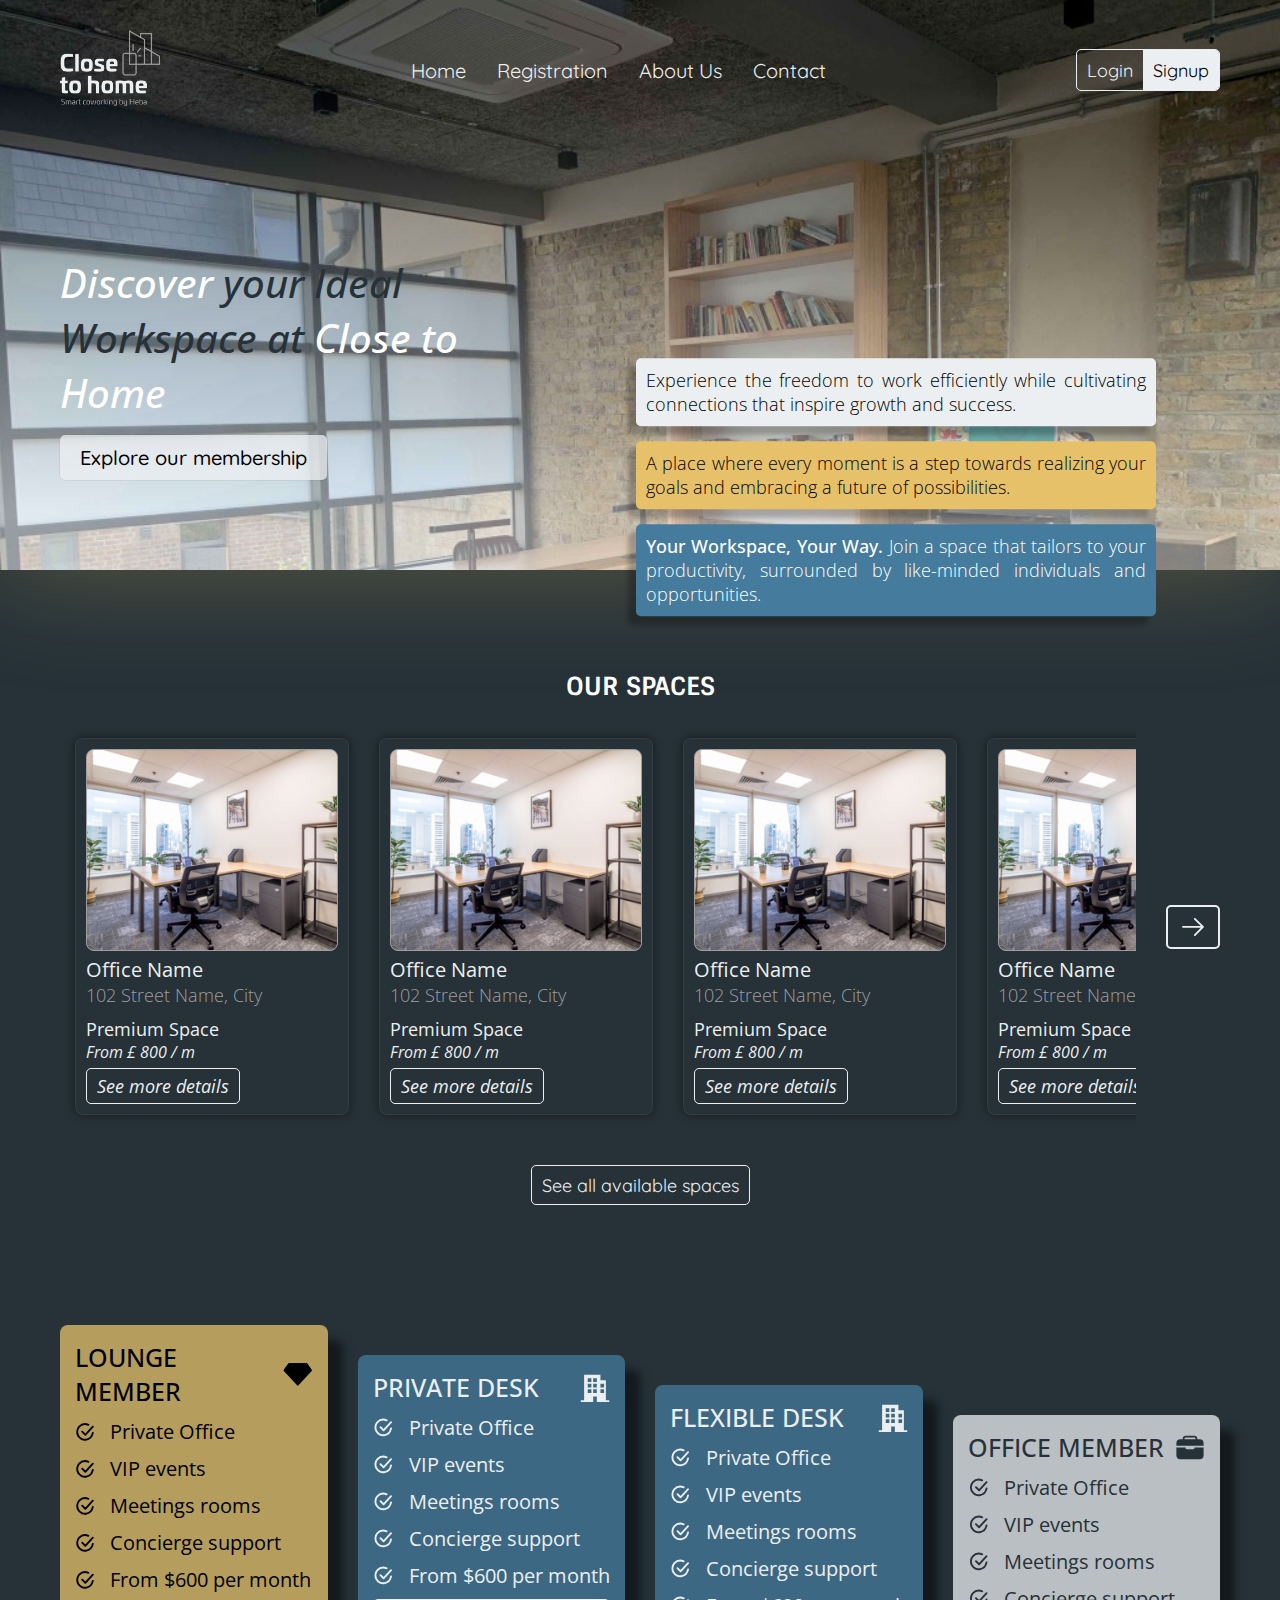
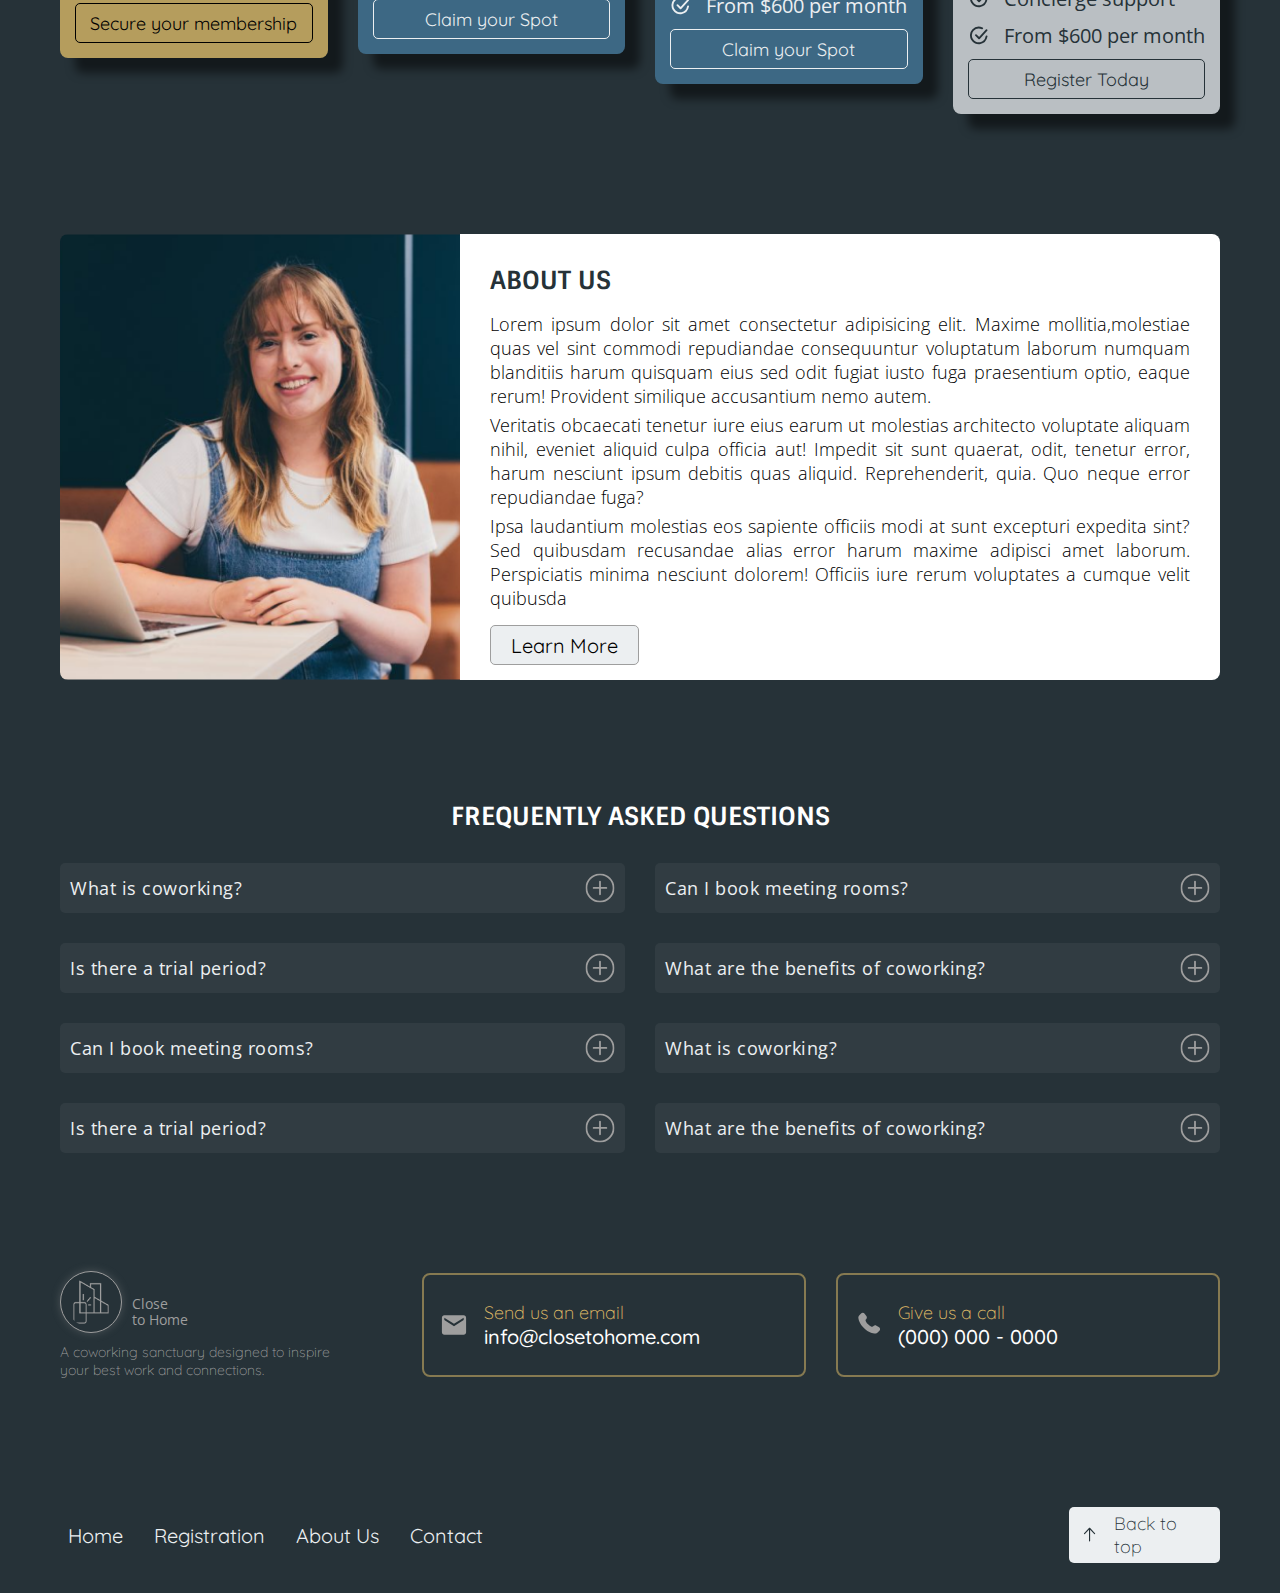
==== index.html @ e6709cf0 "first commit" ====
<!DOCTYPE html>
<html lang="en">
  <head>
    <meta charset="UTF-8" />
    <meta name="viewport" content="width=device-width, initial-scale=1.0" />
    <title>Close to Home</title>
    <link rel="stylesheet" href="css/global.css" />
    <link rel="stylesheet" href="css/home.css" />
  </head>
  <body>
    <header>
      <!-- Navigation -->
      <nav>
        <!-- Logo -->
        <div class="logo">
          <img src="assets/cth_logo.png" alt="" class="logo_img" />
        </div>

        <ul>
          <li><a href="#">Home</a></li>
          <li><a href="#">Registration</a></li>
          <li><a href="#">About Us</a></li>
          <li><a href="#">Contact</a></li>
        </ul>

        <div class="login_signup">
          <button class="login_btn">Login</button>
          <button class="signup_btn">Signup</button>
        </div>
      </nav>

      <!-- Hero Section -->
      <div class="herotexts">
        <div class="herotext1">
          <h1>Discover <span>your Ideal Workspace at</span> Close to Home</h1>
          <button>Explore our membership</button>
        </div>
        <div class="herotext2">
          <div class="text1">
            <p>
              Experience the freedom to work efficiently while cultivating
              connections that inspire growth and success.
            </p>
          </div>
          <div class="text2">
            <p>
              A place where every moment is a step towards realizing your goals
              and embracing a future of possibilities.
            </p>
          </div>
          <div class="text3">
            <p>
              <span>Your Workspace, Your Way.</span> Join a space that tailors
              to your productivity, surrounded by like-minded individuals and
              opportunities.
            </p>
          </div>
        </div>
      </div>
    </header>

    <!-- Main Content -->
    <main class="main_section">
      <!-- SPACES -->
      <section class="spaces_section_cont">
        <h2 class="section_title">OUR SPACES</h2>
        <div class="spaces_section_content">
          <div class="spaces_content">
            <!-- Spaces Row -->

            <div class="spaces">
              <div class="space_cont">
                <div
                  class="space_img"
                  style="background-image: url(assets/prem_space.png)"
                ></div>
                <div class="space_details">
                  <div class="space_name_add">
                    <div class="space_name">Office Name</div>
                    <div class="space_address">102 Street Name, City</div>
                  </div>
                  <div class="space_type_price">
                    <p class="space_type">Premium Space</p>
                    <p class="space_price">From £ 800 / m</p>
                  </div>
                </div>
                <button class="space_more_btn">See more details</button>
              </div>

              <div class="space_cont">
                <div
                  class="space_img"
                  style="background-image: url(assets/prem_space.png)"
                ></div>
                <div class="space_details">
                  <div class="space_name_add">
                    <div class="space_name">Office Name</div>
                    <div class="space_address">102 Street Name, City</div>
                  </div>
                  <div class="space_type_price">
                    <p class="space_type">Premium Space</p>
                    <p class="space_price">From £ 800 / m</p>
                  </div>
                </div>
                <button class="space_more_btn">See more details</button>
              </div>

              <div class="space_cont">
                <div
                  class="space_img"
                  style="background-image: url(assets/prem_space.png)"
                ></div>
                <div class="space_details">
                  <div class="space_name_add">
                    <div class="space_name">Office Name</div>
                    <div class="space_address">102 Street Name, City</div>
                  </div>
                  <div class="space_type_price">
                    <p class="space_type">Premium Space</p>
                    <p class="space_price">From £ 800 / m</p>
                  </div>
                </div>
                <button class="space_more_btn">See more details</button>
              </div>

              <div class="space_cont">
                <div
                  class="space_img"
                  style="background-image: url(assets/prem_space.png)"
                ></div>
                <div class="space_details">
                  <div class="space_name_add">
                    <div class="space_name">Office Name</div>
                    <div class="space_address">102 Street Name, City</div>
                  </div>
                  <div class="space_type_price">
                    <p class="space_type">Premium Space</p>
                    <p class="space_price">From £ 800 / m</p>
                  </div>
                </div>
                <button class="space_more_btn">See more details</button>
              </div>

              <div class="space_cont">
                <div
                  class="space_img"
                  style="background-image: url(assets/prem_space.png)"
                ></div>
                <div class="space_details">
                  <div class="space_name_add">
                    <div class="space_name">Office Name</div>
                    <div class="space_address">102 Street Name, City</div>
                  </div>
                  <div class="space_type_price">
                    <p class="space_type">Premium Space</p>
                    <p class="space_price">From £ 800 / m</p>
                  </div>
                </div>
                <button class="space_more_btn">See more details</button>
              </div>

              <div class="space_cont">
                <div
                  class="space_img"
                  style="background-image: url(assets/prem_space.png)"
                ></div>
                <div class="space_details">
                  <div class="space_name_add">
                    <div class="space_name">Office Name</div>
                    <div class="space_address">102 Street Name, City</div>
                  </div>
                  <div class="space_type_price">
                    <p class="space_type">Premium Space</p>
                    <p class="space_price">From £ 800 / m</p>
                  </div>
                </div>
                <button class="space_more_btn">See more details</button>
              </div>
            </div>
            <!-- Spaces Nav -->
            <div class="spaces_nav">
              <img src="assets/arrow-right.svg" alt="" />
            </div>
          </div>
          <button class="spaces_cta">See all available spaces</button>
        </div>
      </section>

      <section class="memb_section_cont">
        <div class="members_conts">
          <div class="memb_cont" id="memb_cont_0">
            <div class="memb_type_header">
              <p>LOUNGE MEMBER</p>
              <img src="./assets/ri_vip-diamond-fill.svg" alt="" />
            </div>
            <div class="memb_type_benefits">
              <div class="memb_type_benefit">
                <img />
                <p>Private Office</p>
              </div>
              <div class="memb_type_benefit">
                <img />
                <p>VIP events</p>
              </div>
              <div class="memb_type_benefit">
                <img />
                <p>Meetings rooms</p>
              </div>
              <div class="memb_type_benefit">
                <img />
                <p>Concierge support</p>
              </div>
              <div class="memb_type_benefit">
                <img />
                <p>From $600 per month</p>
              </div>
            </div>
            <button class="select_memb_btn btn0">Secure your membership</button>
          </div>
          <div class="memb_cont" id="memb_cont_1">
            <div class="memb_type_header">
              <p>PRIVATE DESK</p>
              <img src="./assets/vaadin_office.svg" alt="" />
            </div>
            <div class="memb_type_benefits">
              <div class="memb_type_benefit">
                <img />
                <p>Private Office</p>
              </div>
              <div class="memb_type_benefit">
                <img />
                <p>VIP events</p>
              </div>
              <div class="memb_type_benefit">
                <img />
                <p>Meetings rooms</p>
              </div>
              <div class="memb_type_benefit">
                <img />
                <p>Concierge support</p>
              </div>
              <div class="memb_type_benefit">
                <img />
                <p>From $600 per month</p>
              </div>
            </div>
            <button class="select_memb_btn btn1">Claim your Spot</button>
          </div>
          <div class="memb_cont" id="memb_cont_2">
            <div class="memb_type_header">
              <p>FLEXIBLE DESK</p>
              <img src="./assets/vaadin_office.svg" alt="" />
            </div>
            <div class="memb_type_benefits">
              <div class="memb_type_benefit">
                <img />
                <p>Private Office</p>
              </div>
              <div class="memb_type_benefit">
                <img />
                <p>VIP events</p>
              </div>
              <div class="memb_type_benefit">
                <img />
                <p>Meetings rooms</p>
              </div>
              <div class="memb_type_benefit">
                <img />
                <p>Concierge support</p>
              </div>
              <div class="memb_type_benefit">
                <img />
                <p>From $600 per month</p>
              </div>
            </div>
            <button class="select_memb_btn btn2">Claim your Spot</button>
          </div>
          <div class="memb_cont" id="memb_cont_3">
            <div class="memb_type_header">
              <p>OFFICE MEMBER</p>
              <img src="./assets/ion_briefcase.svg" alt="" />
            </div>
            <div class="memb_type_benefits">
              <div class="memb_type_benefit">
                <img />
                <p>Private Office</p>
              </div>
              <div class="memb_type_benefit">
                <img />
                <p>VIP events</p>
              </div>
              <div class="memb_type_benefit">
                <img />
                <p>Meetings rooms</p>
              </div>
              <div class="memb_type_benefit">
                <img />
                <p>Concierge support</p>
              </div>
              <div class="memb_type_benefit">
                <img />
                <p>From $600 per month</p>
              </div>
            </div>
            <button class="select_memb_btn btn3">Register Today</button>
          </div>
        </div>
      </section>

      <!-- ABOUT US -->
      <section class="about_section_cont">
        <div class="about_section_img">
          <img src="assets/founder.png" alt="" />
        </div>
        <div class="about_section_content">
          <h2 class="section_title">ABOUT US</h2>
          <div class="about_us_texts">
            <p>
              Lorem ipsum dolor sit amet consectetur adipisicing elit. Maxime
              mollitia,molestiae quas vel sint commodi repudiandae consequuntur
              voluptatum laborum numquam blanditiis harum quisquam eius sed odit
              fugiat iusto fuga praesentium optio, eaque rerum! Provident
              similique accusantium nemo autem.
            </p>
            <p>
              Veritatis obcaecati tenetur iure eius earum ut molestias
              architecto voluptate aliquam nihil, eveniet aliquid culpa officia
              aut! Impedit sit sunt quaerat, odit, tenetur error, harum nesciunt
              ipsum debitis quas aliquid. Reprehenderit, quia. Quo neque error
              repudiandae fuga?
            </p>
            <p>
              Ipsa laudantium molestias eos sapiente officiis modi at sunt
              excepturi expedita sint? Sed quibusdam recusandae alias error
              harum maxime adipisci amet laborum. Perspiciatis minima nesciunt
              dolorem! Officiis iure rerum voluptates a cumque velit quibusda
            </p>
          </div>
          <button class="about_more_btn">Learn More</button>
        </div>
      </section>

      <!-- FAQ -->
      <section class="faq_section_cont">
        <h2 class="section_title">FREQUENTLY ASKED QUESTIONS</h2>
        <div class="faq_section_content">
          <div class="quest_cont">
            <p class="quest_text">What is coworking?</p>
            <img class="open_ans_btn" />
          </div>
          <div class="quest_cont">
            <p class="quest_text">Can I book meeting rooms?</p>
            <img class="open_ans_btn" />
          </div>
          <div class="quest_cont">
            <p class="quest_text">Is there a trial period?</p>
            <img class="open_ans_btn" />
          </div>
          <div class="quest_cont">
            <p class="quest_text">What are the benefits of coworking?</p>
            <img class="open_ans_btn" />
          </div>
          <div class="quest_cont">
            <p class="quest_text">Can I book meeting rooms?</p>
            <img class="open_ans_btn" />
          </div>
          <div class="quest_cont">
            <p class="quest_text">What is coworking?</p>
            <img class="open_ans_btn" />
          </div>
          <div class="quest_cont">
            <p class="quest_text">Is there a trial period?</p>
            <img class="open_ans_btn" />
          </div>
          <div class="quest_cont">
            <p class="quest_text">What are the benefits of coworking?</p>
            <img class="open_ans_btn" />
          </div>
        </div>
      </section>

      <!-- CONTACT -->
      <section class="contact_section_cont">
        <div class="logo_name_tag">
          <div class="logo_name">
            <img src="assets/cth_logo1.png" alt="" class="logo" />
            <div class="name">
              <p>Close</p>
              <p>to Home</p>
            </div>
          </div>
          <div class="tag">
            A coworking sanctuary designed to inspire your best work and
            connections.
          </div>
        </div>
        <div class="contact_cont">
          <div class="contact_details_cont">
            <img src="assets/ic_baseline-mail.svg" class="contact_icon" />
            <div class="contact_texts">
              <div class="text_prompt">Send us an email</div>
              <div class="text_value">info@closetohome.com</div>
            </div>
          </div>
          <div class="contact_details_cont">
            <img src="assets/solar_phone-bold.svg" class="contact_icon" />
            <div class="contact_texts">
              <div class="text_prompt">Give us a call</div>
              <div class="text_value">(000) 000 - 0000</div>
            </div>
          </div>
        </div>
      </section>
    </main>

    <!-- FOOTER -->
    <footer class="footer">
      <nav>
        <ul>
          <li><a href="#">Home</a></li>
          <li><a href="#">Registration</a></li>
          <li><a href="#">About Us</a></li>
          <li><a href="#">Contact</a></li>
        </ul>
      </nav>
      <div class="back_to_top_cont">
        <img src="assets/ep_top.svg" class="back_to_top_icon" />
        <p class="back_to_top_text">Back to top</p>
      </div>
    </footer>
    <script src="script/home.js"></script>
  </body>
</html>
---- css/global.css ----
/* Quicksand (300, 400, 500)*/
@import url("https://fonts.googleapis.com/css2?family=Quicksand:wght@300;400;500&display=swap");

/* Open Sans (300, 400, 400-italic, 500-italic) */
@import url("https://fonts.googleapis.com/css2?family=Open+Sans:ital,wght@0,300;0,400;0,500;1,400;1,500&display=swap");

/* Sintony (700)*/
@import url("https://fonts.googleapis.com/css2?family=Sintony:wght@700&display=swap");

* {
  margin: 0px;
  padding: 0px;
  outline: none;
  border: none;
}

::-webkit-scrollbar {
  width: 10px;
}

::-webkit-scrollbar-thumb {
  background-color: #ffffff4d;
  border-radius: 5px;
}

::-webkit-scrollbar-track {
  background-color: transparent;
}

body {
  display: flex;
  flex-direction: column;
  align-items: flex-start;
  overflow-x: hidden;
  background-color: #263238;
  padding: 30px 60px 30px 60px;
  gap: 30px;
}

/* HEADER AND NAV */

header {
  display: flex;
  justify-content: space-between;
  align-items: flex-start;
  align-self: stretch;
}

nav {
  display: flex;
  width: 100%;
  justify-content: space-between;
  align-items: center;
}

nav .logo {
  width: fit-content;
}
nav .logo .logo_img {
  width: 100px;
}

nav ul {
  display: flex;
  width: fit-content;
  justify-content: space-between;
  gap: 15px;
  list-style: none;
}

nav ul li {
  display: flex;
  padding: 2px 8px;
  align-items: flex-start;
  position: relative;
}

nav ul a {
  text-decoration: none;
  font-family: "Quicksand";
  font-size: 20px;
  font-style: normal;
  font-weight: 400;
  line-height: normal;
  color: #eceff1;
}

nav .login_signup {
  display: flex;
  overflow: hidden;
  width: fit-content;
  height: fit-content;
  border: solid 1px #eceff1;
  border-radius: 5px;
}

nav .login_btn,
nav .signup_btn {
  width: fit-content;
  padding: 2px 10px;
  color: #eceff1;
  height: 40px;
  font-size: 18px;
  font-weight: 400;
  font-family: "Quicksand";
  border: none;
  background: transparent;
}

nav .signup_btn {
  background-color: #eceff1;
  color: #000000;
}

/* MAIN */
.main_section {
  align-self: stretch;
  display: flex;
  flex-direction: column;
  gap: 120px;
  justify-content: center;
}

/* MEMBERSHIP */
.members_conts {
  display: flex;
  justify-content: center;
  align-items: stretch;
  gap: 30px;
  align-self: stretch;
}

.memb_cont {
  display: flex;
  flex-direction: column;
  justify-content: flex-start;
  align-items: center;
  align-self: center;
  width: 100%;
  height: fit-content;
  min-height: 150px;
  min-width: 220px;
  gap: 10px;
  padding: 15px;
  border-radius: 8px;
  flex: 1 0 0;
}

#memb_cont_0 {
  color: #000;
  background: #e6c169bf;
}

#memb_cont_1,
#memb_cont_2 {
  color: #eceff1;
  background: #457b9dbf;
}

#memb_cont_3 {
  color: #263238;
  background: #eceff1bf;
}

.memb_cont .memb_type_header {
  display: flex;
  justify-content: space-between;
  align-items: center;
  align-self: stretch;
}

.memb_cont .memb_type_header p {
  font-family: "Open Sans";
  font-size: 25px;
  font-style: normal;
  font-weight: 500;
  line-height: normal;
}

.memb_cont .memb_type_header img {
  width: 30px;
  height: 30px;
}

.memb_cont .memb_type_benefits {
  display: flex;
  flex-direction: column;
  align-items: center;
  gap: 10px;
  align-self: stretch;
}

.memb_cont .memb_type_benefit {
  display: flex;
  align-items: center;
  gap: 15px;
  align-self: stretch;
}

.memb_cont .memb_benefit img {
  width: 20px;
  height: 20px;
}

.memb_cont .memb_type_benefit p {
  font-family: "Open Sans";
  font-size: 20px;
  font-style: normal;
  font-weight: 400;
  line-height: normal;
}

/* CONTACT */
.contact_section_cont {
  display: flex;
  justify-content: space-between;
  align-items: center;
  align-self: stretch;
}

.contact_section_cont .logo_name_tag {
  display: flex;
  height: 100px;
  flex-direction: column;
  justify-content: center;
  align-items: flex-start;
  gap: 10px;
}

.contact_section_cont .logo_name_tag .logo_name {
  display: flex;
  gap: 10px;
  flex-shrink: 0;
  align-items: flex-end;
}

.logo_name_tag .logo_name .logo {
  width: 50px;
  height: 50px;
  flex-shrink: 0;
  background-color: #263238;
  filter: drop-shadow(0px 0px 4px #9e9e9e4d);
  border: solid #9e9e9e 1px;
  border-radius: 50px;
  padding: 5px;
}

.logo_name_tag .logo_name .name {
  width: 75px;
  padding-bottom: 5px;
  flex-shrink: 0;
  color: #9e9e9e;
  font-family: "Open Sans";
  font-size: 14px;
  font-style: normal;
  font-weight: 400;
  line-height: 16px;
}

.logo_name_tag .tag {
  width: 275px;
  color: #9e9e9e;
  font-family: "Quicksand";
  font-size: 14px;
  font-style: normal;
  font-weight: 300;
  line-height: normal;
}

.contact_section_cont .contact_cont {
  display: flex;
  align-items: center;
  gap: 30px;
}

.contact_details_cont {
  display: flex;
  width: 350px;
  height: 70px;
  padding: 15px;
  align-items: center;
  gap: 15px;
  border-radius: 8px;
  border: 2px solid #e6c16980;
}

.contact_details_cont .contact_icon {
  width: 30px;
  height: 30px;
  flex-shrink: 0;
}

.contact_details_cont .contact_texts {
  display: flex;
  flex-direction: column;
  justify-content: center;
  align-items: flex-start;
  flex: 1 0 0;
  align-self: stretch;
}

.contact_details_cont .contact_texts .text_prompt {
  color: #e6c169;
  font-family: "Quicksand";
  font-size: 18px;
  font-style: normal;
  font-weight: 300;
  line-height: normal;
}

.contact_details_cont .contact_texts .text_value {
  color: #fff;
  font-family: "Quicksand";
  font-size: 20px;
  font-style: normal;
  font-weight: 500;
  line-height: normal;
}

/* FOOTER */
.footer {
  display: flex;
  justify-content: space-between;
  align-items: center;
  align-self: stretch;
  padding-top: 30px;
}

.footer .back_to_top_cont {
  display: flex;
  width: 150px;
  padding: 5px 10px;
  align-items: center;
  gap: 15px;
  border-radius: 5px;
  background: #eceff1;
}

.back_to_top_cont .back_to_top_icon {
  width: 20px;
  height: 20px;
  flex-shrink: 0;
}

.back_to_top_cont .back_to_top_text {
  color: #263238;
  font-family: "Quicksand";
  font-size: 18px;
  font-style: normal;
  font-weight: 300;
  line-height: normal;
}
---- css/home.css ----
body {
  padding: 0px;
  gap: 100px;
}

header {
  flex-direction: column;
  padding: 30px 60px 90px 60px;
  min-height: 50vh;
  gap: 60px;
  background: linear-gradient(180deg, #00000080 15%, #ffffff80 90%),
    url(../assets/hero_bg.png), #d3d3d3 0px 0px / 100% 100% no-repeat;
  box-shadow: 0px 5px 100px 3px #e6c16940;
  background-size: cover;
}

.herotexts {
  width: 100%;
  display: flex;
  justify-content: space-between;
}

.herotexts .herotext1 {
  display: flex;
  flex-direction: column;
  width: 40%;
  gap: 15px;
}

.herotexts .herotext1 h1 {
  color: #fff;
  font-family: "Open Sans";
  font-size: 40px;
  font-style: italic;
  font-weight: 500;
  line-height: normal;
}

.herotexts .herotext1 h1 span {
  color: #263238;
}

.herotexts .herotext1 button {
  display: flex;
  padding: 10px 20px;
  justify-content: center;
  align-items: center;
  color: #000;
  font-family: "Quicksand";
  font-weight: 500;
  font-size: 20px;
  width: fit-content;
  height: fit-content;
  border-radius: 5px;
  background: #eceff1bf;
  cursor: pointer;
  box-shadow: 0px 0px 0.5px 0.5px #0000001a;
}

.herotexts .herotext2 {
  width: 500px;
  gap: 15px;
  color: white;
  height: fit-content;
  display: flex;
  flex-direction: column;
  position: absolute;
  transform: translate(45vw, 40%);
}

.herotexts .herotext2 .text1,
.herotexts .herotext2 .text2,
.herotexts .herotext2 .text3 {
  display: flex;
  justify-content: center;
  align-items: center;
  gap: 10px;
  align-self: stretch;
  width: 100%;
  height: fit-content;
  padding: 10px;
  font-size: 18px;
  font-family: "Open Sans";
  font-weight: 300;
  text-align: justify;
  border-radius: 5px;
  box-shadow: -8px 8px 5px 0px #00000040;
  color: #000000;
}

.herotexts .herotext2 .text1 {
  background: #eceff1;
}
.herotexts .herotext2 .text2 {
  background: #e6c169;
}
.herotexts .herotext2 .text3 {
  background: #457b9d;
  color: #ffffff;
}

.herotexts .herotext2 .text3 span {
  font-weight: 500;
}

.main_section {
  padding: 0px 60px 30px 60px;
}

.spaces_section_cont {
  display: flex;
  flex-direction: column;
  justify-content: center;
  align-items: center;
  gap: 15px;
  align-self: stretch;
}

.spaces_section_cont .section_title {
  align-self: stretch;
  color: #fff;
  text-align: center;
  font-family: "Sintony";
  font-size: 25px;
  font-style: normal;
  font-weight: 700;
  line-height: normal;
}

.spaces_section_cont .spaces_section_content {
  display: flex;
  flex-direction: column;
  gap: 30px;
  width: 100%;
}

.spaces_section_cont .spaces_content {
  display: flex;
  width: 100%;
  padding: 5px 0px;
  align-items: center;
  gap: 30px;
  align-self: stretch;
}

.spaces_section_cont .spaces_content .spaces {
  display: flex;
  width: calc(100% - 84px);
  justify-content: flex-start;
  align-items: center;
  padding-left: 15px;
  overflow-x: hidden;
  gap: 30px;
}

.spaces_content .spaces .space_cont {
  display: flex;
  padding: 10px;
  flex-direction: column;
  align-items: flex-start;
  gap: 5px;
  border-radius: 8px;
  border: 1px solid #9e9e9e1a;
  background: #263238;
  margin: 15px 0px;
  box-shadow: 0px 0px 10px 0px #00000080;
  /* box-shadow: 0px 0px 100px 0px #00000040 inset; */
}

.space_cont .space_details {
  display: flex;
  flex-direction: column;
  align-items: flex-start;
  gap: 10px;
  align-self: stretch;
}

.space_cont .space_img {
  display: flex;
  flex-direction: column;
  justify-content: flex-end;
  align-items: center;
  width: 250px;
  height: 200px;
  gap: 10px;
  border-radius: 8px;
  border: 1px solid #9e9e9e;
  background-image: linear-gradient(180deg, #00000000 0%, #000000e6 100%);
  background-position: center, center;
  background-size: cover;
  background-repeat: no-repeat;
  background-color: lightgray; /* Fallback color if the image fails to load */
}

.space_cont .space_name,
.space_cont .space_type,
.space_cont .space_price,
.space_cont .space_address {
  align-self: stretch;
  font-family: "Open Sans";
  font-weight: 400;
  line-height: normal;
  font-size: 18px;
  color: #eceff1;
}
.space_cont .space_name {
  font-size: 20px;
}

.space_cont .space_address {
  color: #9e9e9e;
  font-family: "Open Sans";
  font-weight: 300;
}

.space_cont .space_type {
  font-family: "Open Sans";
}

.space_cont .space_price {
  font-size: 16px;
  font-style: italic;
}

.space_cont .space_name_add,
.space_cont .space_type_price {
  display: flex;
  flex-direction: column;
  align-items: flex-start;
  align-self: stretch;
}

.space_cont .space_more_btn {
  display: flex;
  padding: 5px 10px;
  justify-content: flex-end;
  align-items: center;
  gap: 5px;
  border-radius: 5px;
  border: 1px solid #eceff1;
  background: transparent;
  color: #eceff1;
  text-align: center;
  font-family: "Open Sans";
  font-size: 18px;
  font-style: italic;
  font-weight: 400;
  line-height: normal;
  cursor: pointer;
}

.spaces_section_cont .spaces_content .spaces_nav {
  display: flex;
  justify-content: flex-end;
  cursor: pointer;
  align-items: center;
  padding: 5px 10px;
  gap: 10px;
  border-radius: 5px;
  border: 2px solid #eceff1;
  background: #263238;
}

.spaces_section_cont .spaces_content .spaces_nav img {
  width: 30px;
  height: 30px;
}

.spaces_section_cont .spaces_cta {
  border-radius: 5px;
  border: 1px solid #eceff1;
  color: #eceff1;
  background: transparent;
  display: flex;
  height: 40px;
  width: fit-content;
  padding: 2px 10px;
  justify-content: center;
  align-items: center;
  align-self: center;
  cursor: pointer;
  font-family: "Quicksand";
  font-size: 18px;
  font-style: normal;
  font-weight: 400;
  line-height: normal;
}

.memb_section_cont {
  display: flex;
  flex-direction: column;
  justify-content: center;
  align-items: center;
  gap: 30px;
  align-self: stretch;
}

.memb_section_cont .members_conts {
  display: flex;
  justify-content: center;
  align-items: flex-start;
  gap: 30px;
  align-self: stretch;
}

.memb_section_cont .memb_cont {
  display: flex;
  flex-direction: column;
  justify-content: flex-start;
  align-items: center;
  align-self: stretch;
  width: 100%;
  height: fit-content;
  min-height: 150px;
  min-width: 220px;
  gap: 10px;
  padding: 15px;
  border-radius: 8px;
  box-shadow: 15px 15px 10px 0px #00000080;

  flex: 1 0 0;
}

#memb_cont_0 {
  margin-top: 0px;
  color: #000;
  background: #e6c169bf;
}
#memb_cont_1 {
  margin-top: 30px;
  color: #eceff1;
  background: #457b9dbf;
}
#memb_cont_2 {
  margin-top: 60px;
  color: #eceff1;
  background: #457b9dbf;
}
#memb_cont_3 {
  margin-top: 90px;
  color: #263238;
  background: #eceff1bf;
}

.memb_cont .memb_type_header {
  display: flex;
  justify-content: space-between;
  align-items: center;
  align-self: stretch;
}

.memb_cont .memb_type_header p {
  font-family: "Open Sans";
  font-size: 25px;
  font-style: normal;
  font-weight: 500;
  line-height: normal;
}

.memb_cont .memb_type_header img {
  width: 30px;
  height: 30px;
}

.memb_cont .memb_type_benefits {
  display: flex;
  flex-direction: column;
  align-items: center;
  gap: 10px;
  align-self: stretch;
}

.memb_cont .memb_type_benefit {
  display: flex;
  align-items: center;
  gap: 15px;
  align-self: stretch;
}

.memb_cont .memb_benefit img {
  width: 20px;
  height: 20px;
}

.memb_cont .memb_type_benefit p {
  font-family: "Open Sans";
  font-size: 20px;
  font-style: normal;
  font-weight: 400;
  line-height: normal;
}

.memb_cont .select_memb_btn {
  display: flex;
  height: 40px;
  padding: 2px 10px;
  justify-content: center;
  align-items: center;
  gap: 10px;
  flex-shrink: 0;
  border-radius: 5px;
  background: transparent;
  align-self: stretch;
  font-family: "Quicksand";
  font-size: 18px;
  font-style: normal;
  font-weight: 400;
  line-height: normal;
  cursor: pointer;
}

.memb_cont .select_memb_btn.btn0 {
  color: #000;
  border: 1.5px solid #000;
}

.memb_cont .select_memb_btn.btn1 {
  color: #eceff1;
  border: 1.5px solid #eceff1;
}

.memb_cont .select_memb_btn.btn2 {
  color: #eceff1;
  border: 1.5px solid #eceff1;
}

.memb_cont .select_memb_btn.btn3 {
  color: #263238;
  border: 1.5px solid #263238;
}

.about_section_cont {
  display: flex;
}

.about_section_cont .about_section_img {
  min-width: 400px;
  display: flex;
  overflow: hidden;
  border-radius: 8px 0px 0px 8px;
}

.about_section_cont .about_section_img img {
  width: 100%;
  object-fit: cover;
}

.about_section_cont .about_section_content {
  display: flex;
  padding: 30px 30px 15px 30px;
  flex-direction: column;
  gap: 15px;
  width: 100%;
  background: #fff;
  border-radius: 0px 8px 8px 0px;
  height: fit-content;
}

.about_section_cont .about_section_content .section_title {
  align-self: stretch;
  color: #263238;
  font-family: "Sintony";
  font-size: 25px;
  font-style: normal;
  font-weight: 700;
  line-height: normal;
}

.about_section_cont .about_section_content .about_us_texts {
  display: flex;
  flex-direction: column;
  align-items: flex-start;
  gap: 5px;
  flex: 1 0 0;
  flex-grow: 1;
  background: #fff;
}

.about_section_cont .about_section_content .about_us_texts p {
  align-self: stretch;
  color: #000;
  text-align: justify;
  font-family: "Open Sans";
  font-size: 18px;
  font-style: normal;
  font-weight: 300;
  line-height: normal;
}

.about_section_cont .about_section_content .about_more_btn {
  display: flex;
  width: fit-content;
  height: 40px;
  padding: 10px 20px;
  justify-content: center;
  align-items: center;
  gap: 10px;
  border-radius: 5px;
  border: 1px solid #9e9e9e;
  background: #eceff1;
  color: #000;
  font-family: "Quicksand";
  font-size: 20px;
  font-style: normal;
  font-weight: 400;
  line-height: normal;
  cursor: pointer;
}

.faq_section_cont {
  display: flex;
  flex-direction: column;
  justify-content: center;
  align-items: center;
  gap: 30px;
  align-self: stretch;
}

.faq_section_cont .section_title {
  align-self: stretch;
  color: #fff;
  text-align: center;
  font-family: Sintony;
  font-size: 25px;
  font-style: normal;
  font-weight: 700;
  line-height: normal;
}

.faq_section_cont .faq_section_content {
  display: flex;
  flex-direction: row;
  flex-wrap: wrap;
  justify-content: center;
  align-items: flex-start;
  gap: 30px;
  flex: 1 0 0;
}

.faq_section_cont .faq_section_content .quest_cont {
  display: flex;
  width: calc(50% - 35px);
  padding: 10px;
  justify-content: space-between;
  align-items: center;
  align-self: stretch;
  border-radius: 5px;
  background: #ffffff0d;
}

.faq_section_content .quest_cont .quest_text {
  flex: 1 0 0;
  color: #eceff1;
  font-family: "Open Sans";
  font-size: 18px;
  font-style: normal;
  font-weight: 400;
  letter-spacing: 0.5px;
  line-height: normal;
}

.faq_section_content .quest_cont .open_ans_btn {
  width: 30px;
  height: 30px;
  cursor: pointer;
}

.footer {
  padding: 0px 60px 30px 60px;
}
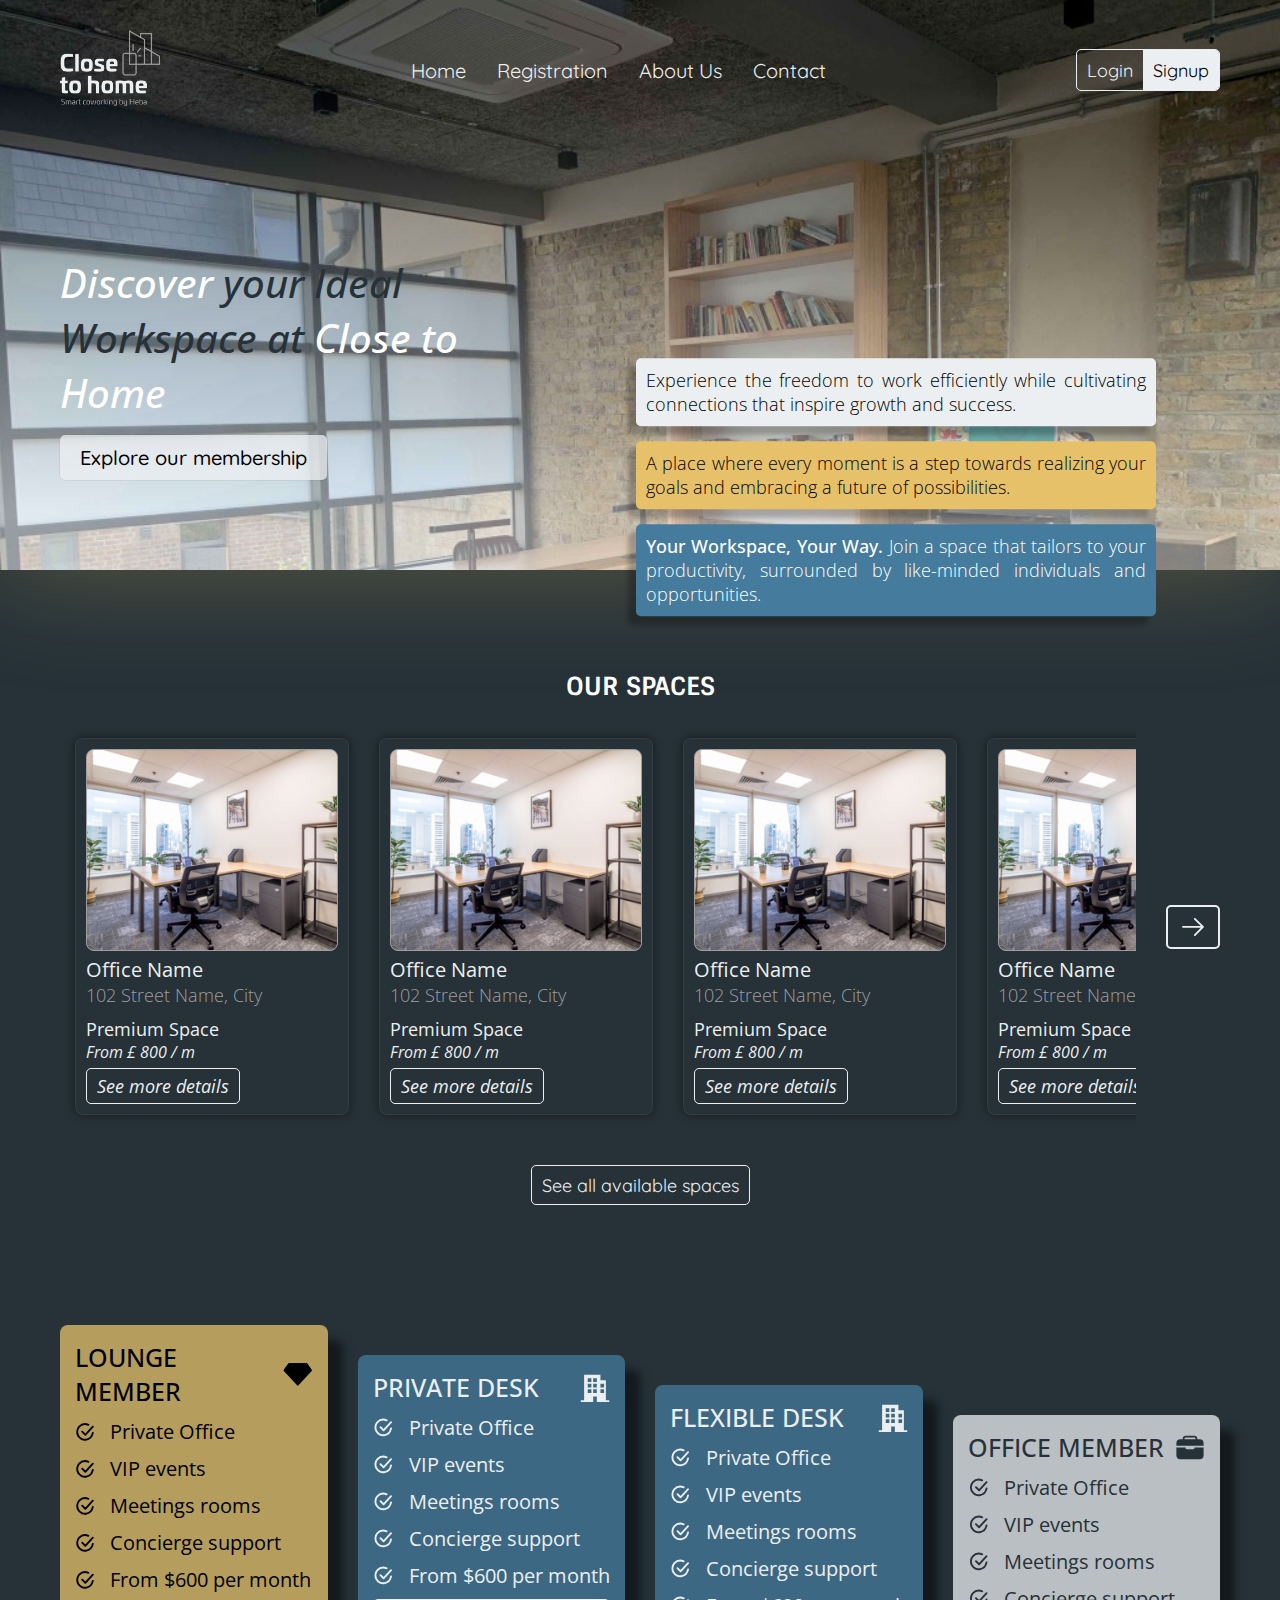
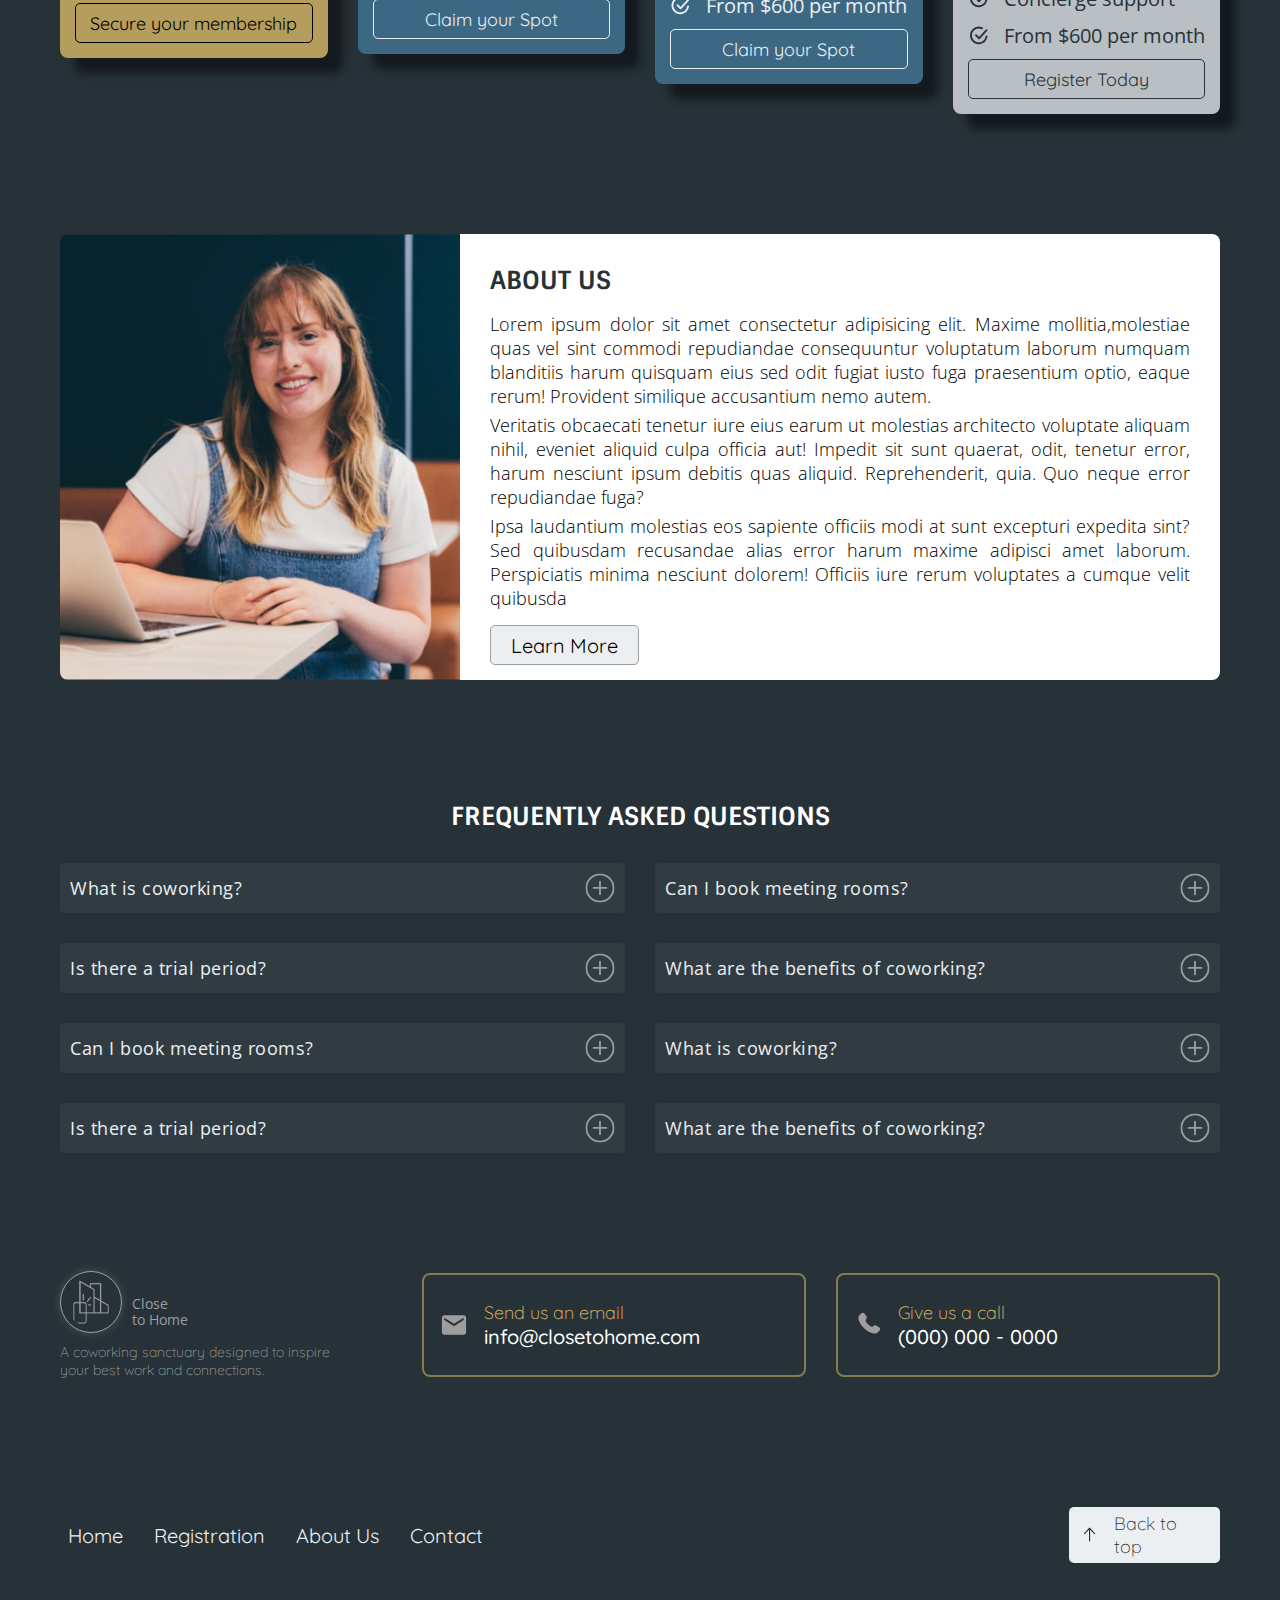
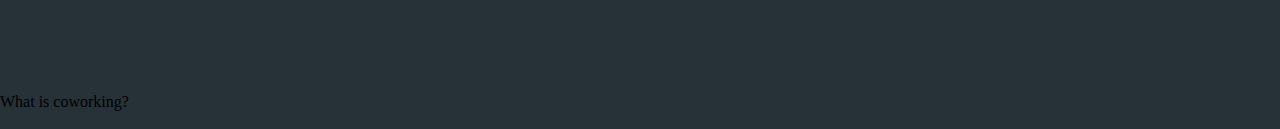
==== commit a513fb1b: "First Static Website" ====
--- a/index.html
+++ b/index.html
@@ -428,6 +428,16 @@
         <p class="back_to_top_text">Back to top</p>
       </div>
     </footer>
+    <div class="faq_overlay">
+      <div class="faq_overlay_ans_cont">
+        <div class="quest_cont">
+          <p class="quest_text">What is coworking?</p>
+          <img class="open_ans_btn" />
+        </div>
+        <div class="ans_cont">
+        </div>
+      </div>
+    </div>
     <script src="script/home.js"></script>
   </body>
 </html>
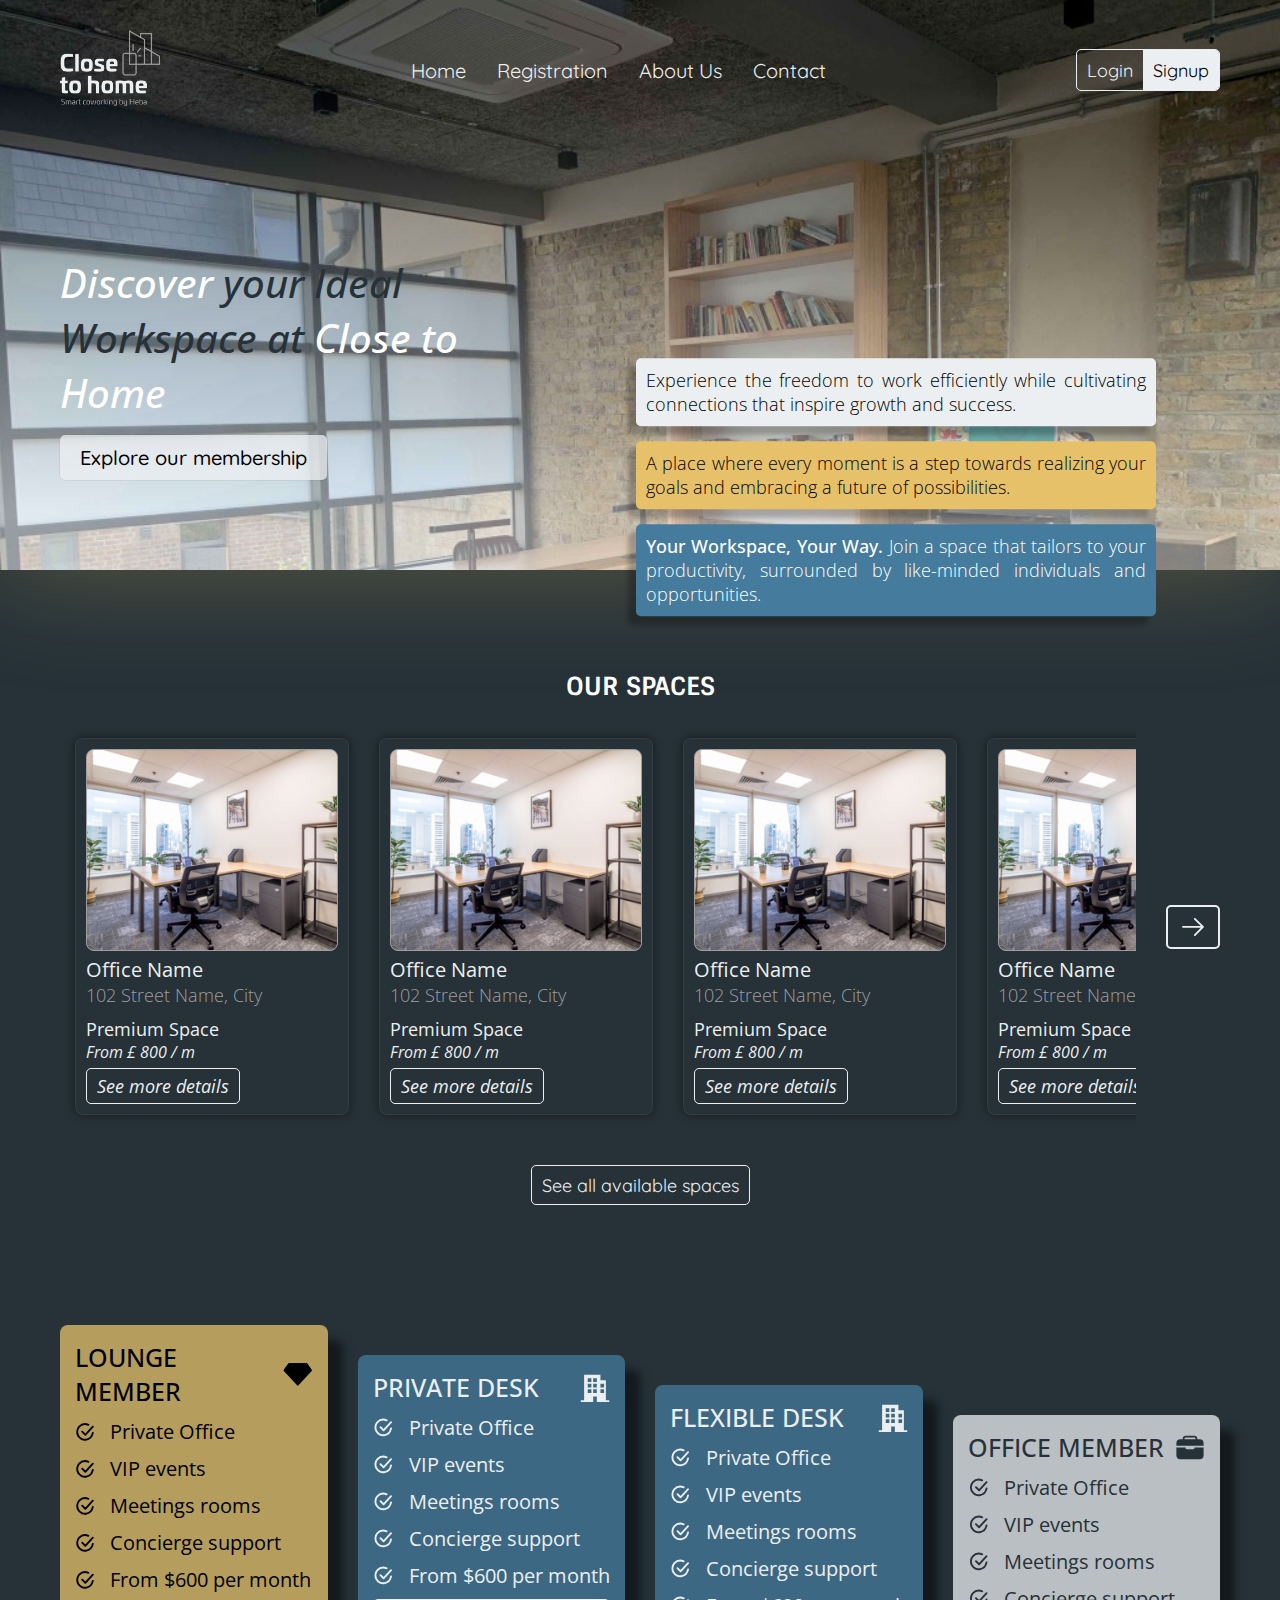
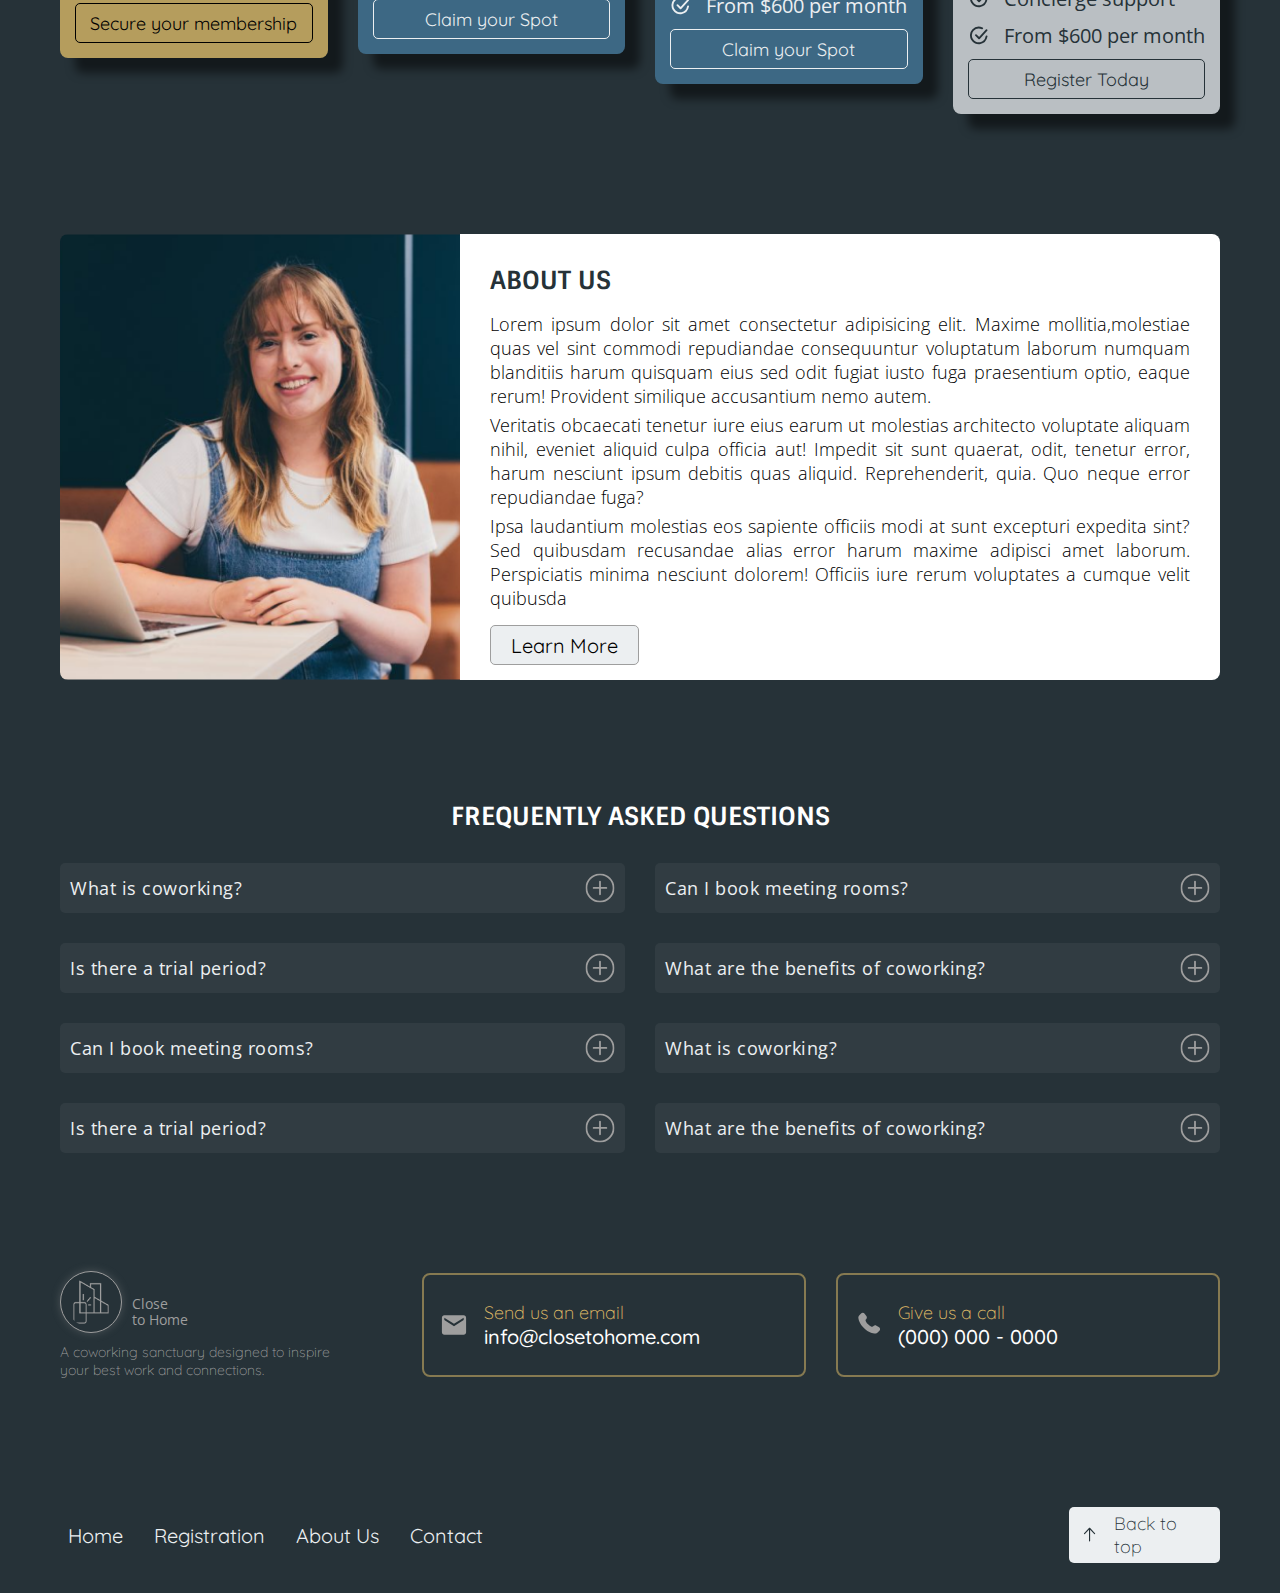
==== commit 37275619: "First Commit" ====
--- a/index.html
+++ b/index.html
@@ -346,7 +346,10 @@
         <div class="faq_section_content">
           <div class="quest_cont">
             <p class="quest_text">What is coworking?</p>
-            <img class="open_ans_btn" />
+            <img
+              class="open_ans_btn"
+              data-answer="Coworking is an arrangement in which workers for different companies share an office space. It allows cost savings and convenience through the use of common infrastructures, such as equipment, utilities and receptionist and custodial services, and in some cases refreshments and parcel acceptance services."
+            />
           </div>
           <div class="quest_cont">
             <p class="quest_text">Can I book meeting rooms?</p>
@@ -431,11 +434,10 @@
     <div class="faq_overlay">
       <div class="faq_overlay_ans_cont">
         <div class="quest_cont">
-          <p class="quest_text">What is coworking?</p>
-          <img class="open_ans_btn" />
-        </div>
-        <div class="ans_cont">
-        </div>
+          <p class="quest_text"></p>
+          <img src="assets/simple-line-icons_minus.svg" class="close_ans_btn" />
+        </div>
+        <p class="faq_ans_text"></p>
       </div>
     </div>
     <script src="script/home.js"></script>
--- a/css/home.css
+++ b/css/home.css
@@ -565,6 +565,64 @@
   cursor: pointer;
 }
 
+.faq_overlay {
+  display: none;
+  /* display: flex; */
+  width: 100vw;
+  height: 100vh;
+  flex-direction: column;
+  justify-content: center;
+  align-items: center;
+  position: fixed;
+  background: rgba(38, 50, 56, 0.95);
+}
+
+.faq_overlay .faq_overlay_ans_cont {
+  display: flex;
+  padding: 15px;
+  flex-direction: column;
+  align-items: flex-start;
+  gap: 15px;
+  border-radius: 5px;
+  background: rgba(255, 255, 255, 0.05);
+  width: 40vw;
+}
+
+.faq_overlay .faq_overlay_ans_cont .quest_cont {
+  display: flex;
+  justify-content: space-between;
+  align-items: center;
+  align-self: stretch;
+}
+
+.faq_overlay .quest_cont .quest_text {
+  flex: 1 0 0;
+  color: #eceff1;
+  font-family: "Open Sans";
+  font-size: 18px;
+  font-style: normal;
+  font-weight: 400;
+  line-height: normal;
+}
+
+.faq_overlay .quest_cont .close_ans_btn {
+  width: 30px;
+  height: 30px;
+  cursor: pointer;
+}
+
+.faq_overlay .faq_ans_text {
+  color: #fff;
+  opacity: 75%;
+  text-align: justify;
+  font-family: "Open Sans";
+  font-size: 18px;
+  font-style: normal;
+  font-weight: 300;
+  line-height: normal;
+  align-self: stretch;
+}
+
 .footer {
   padding: 0px 60px 30px 60px;
 }
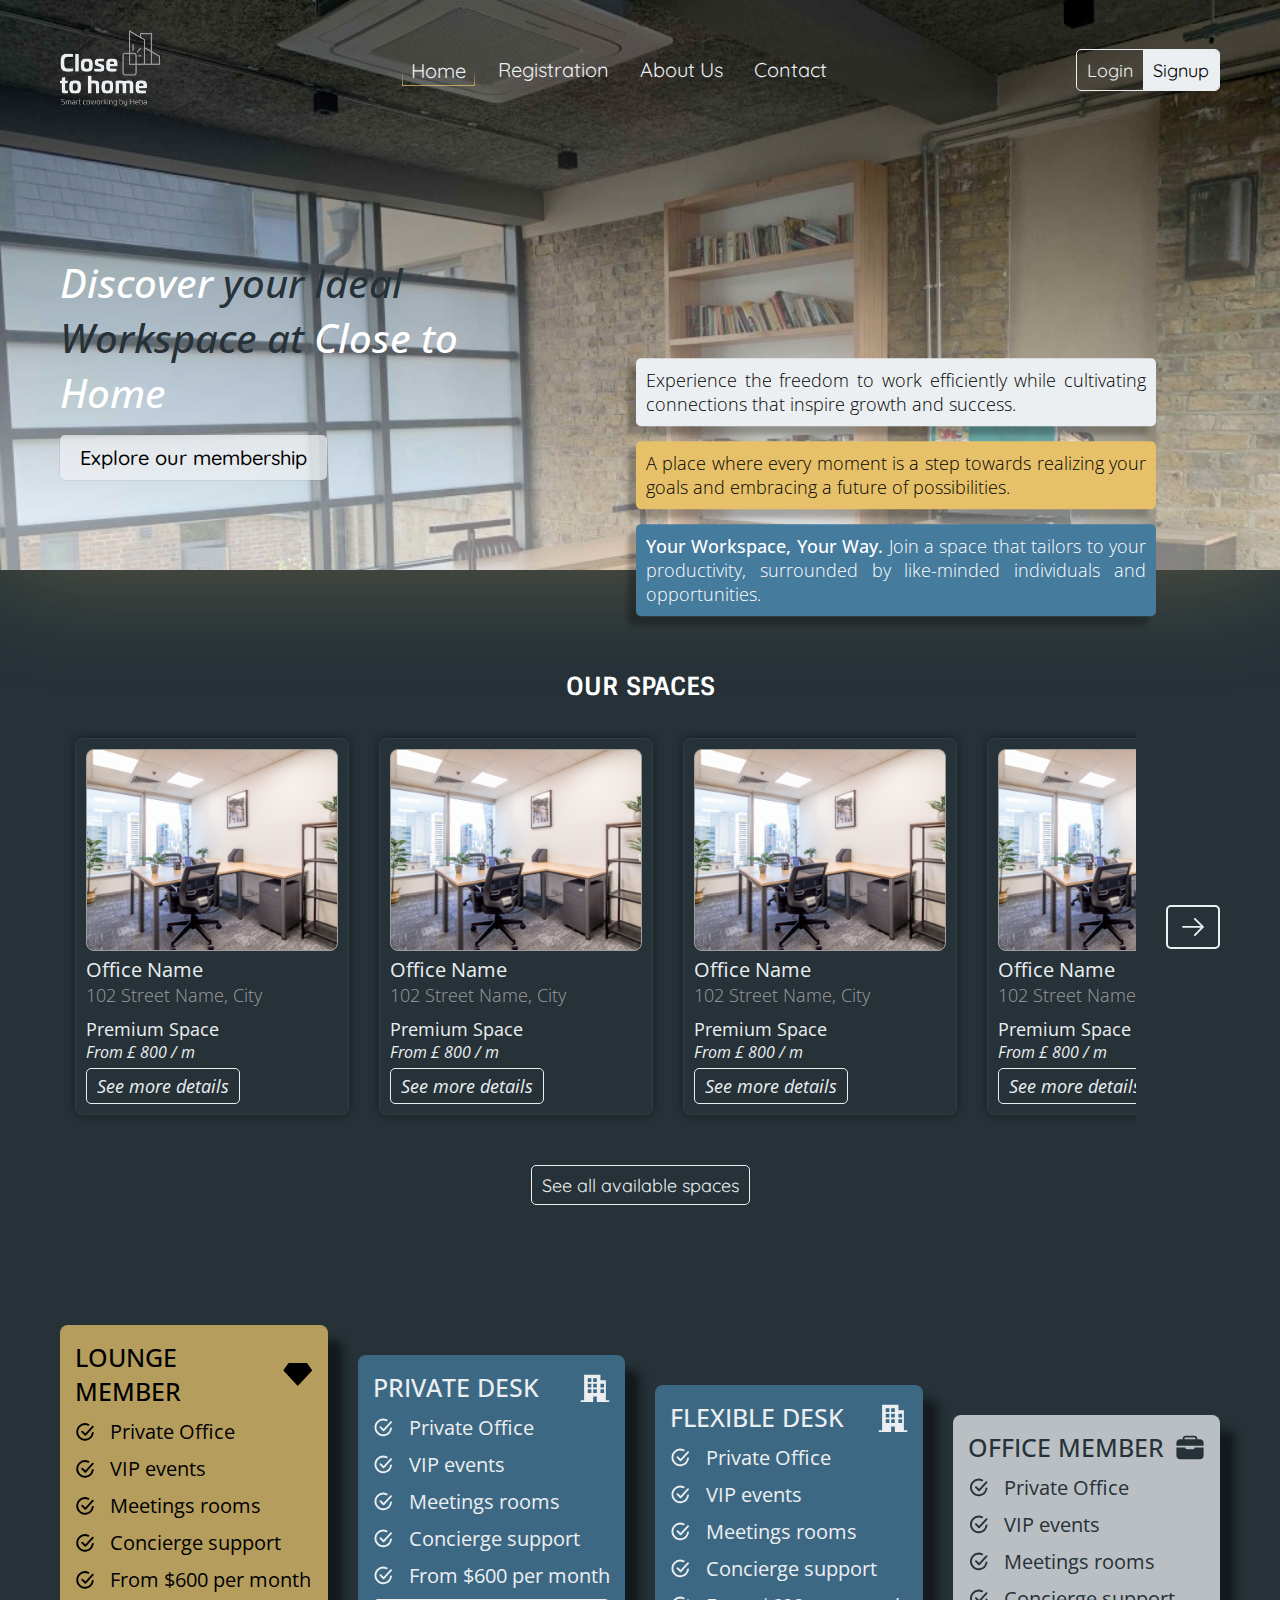
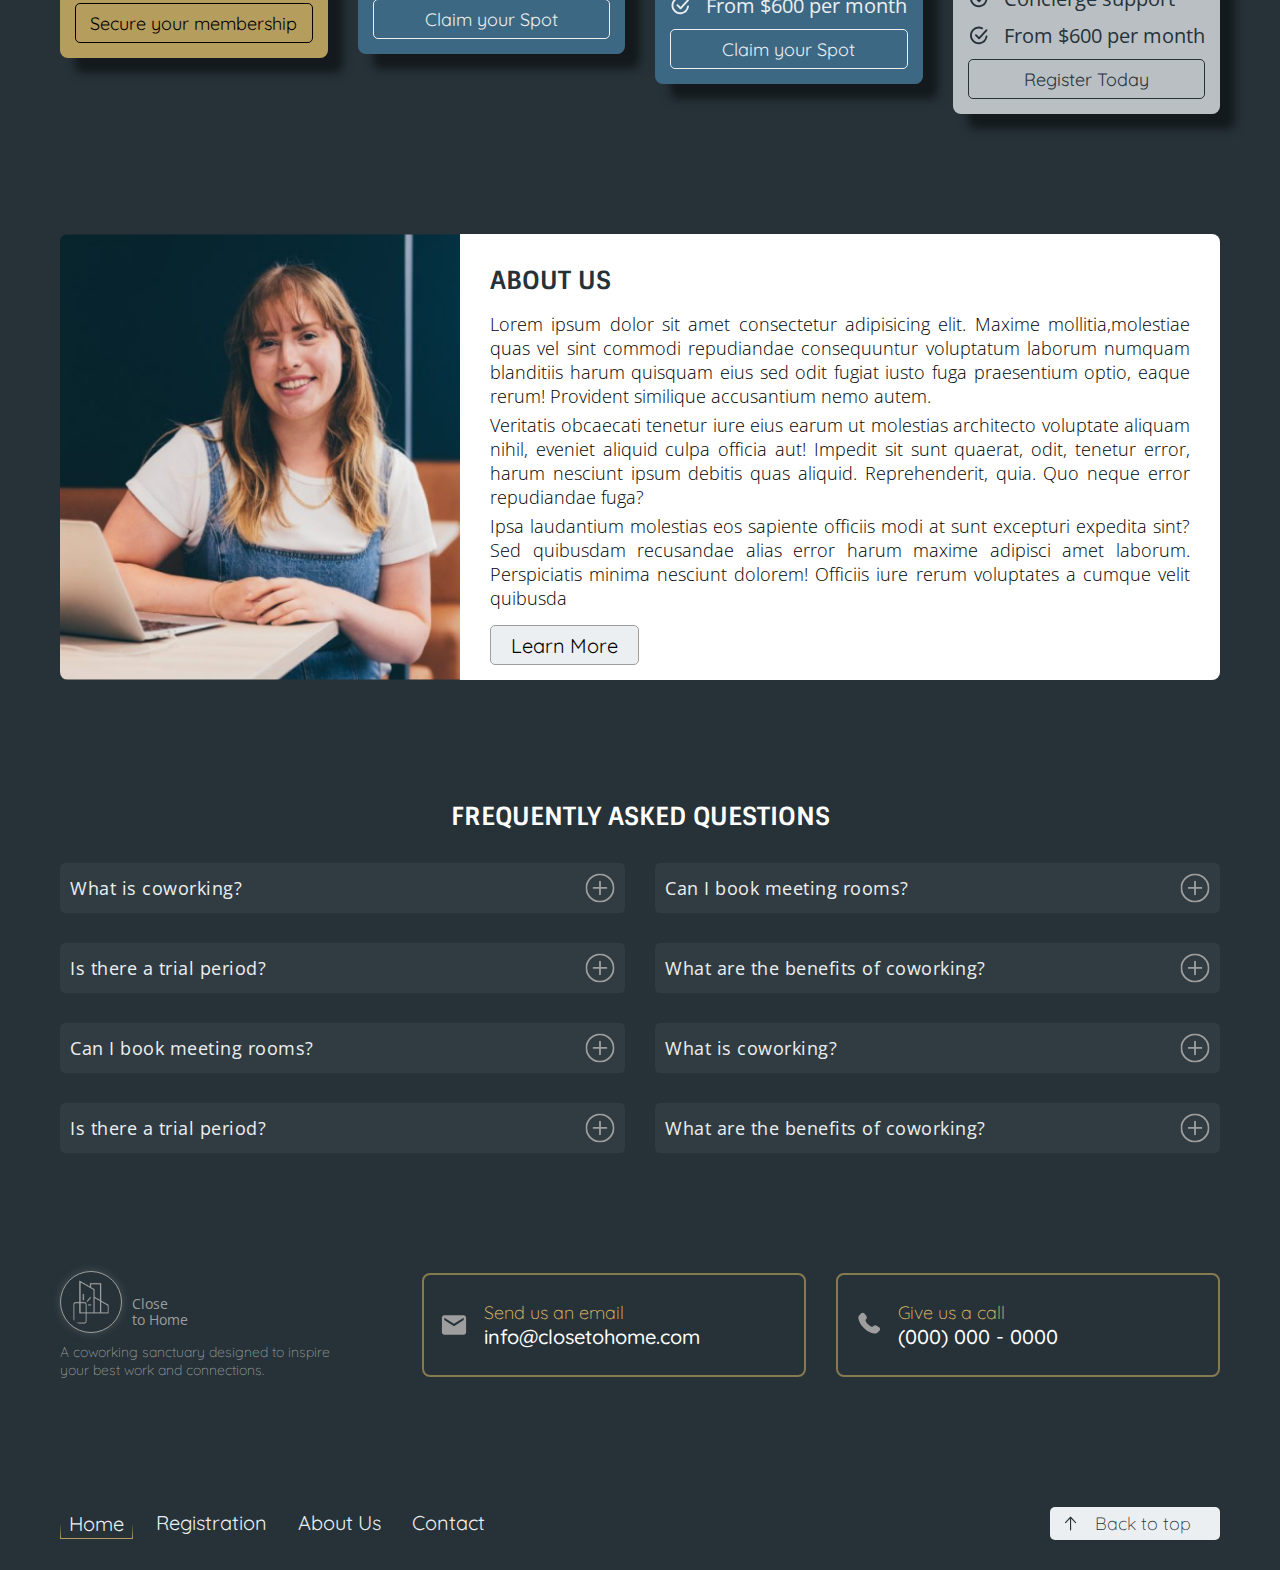
==== commit 828b6a6c: "Updated some links" ====
--- a/index.html
+++ b/index.html
@@ -8,7 +8,7 @@
     <link rel="stylesheet" href="css/home.css" />
   </head>
   <body>
-    <header>
+    <header id="header">
       <!-- Navigation -->
       <nav>
         <!-- Logo -->
@@ -17,10 +17,10 @@
         </div>
 
         <ul>
-          <li><a href="#">Home</a></li>
-          <li><a href="#">Registration</a></li>
-          <li><a href="#">About Us</a></li>
-          <li><a href="#">Contact</a></li>
+          <li><a href="index.html">Home</a></li>
+          <li><a href="reg.html">Registration</a></li>
+          <li><a href="about.html">About Us</a></li>
+          <li><a href="contact.html">Contact</a></li>
         </ul>
 
         <div class="login_signup">
@@ -420,16 +420,18 @@
     <footer class="footer">
       <nav>
         <ul>
-          <li><a href="#">Home</a></li>
-          <li><a href="#">Registration</a></li>
-          <li><a href="#">About Us</a></li>
-          <li><a href="#">Contact</a></li>
+          <li><a href="index.html">Home</a></li>
+          <li><a href="reg.html">Registration</a></li>
+          <li><a href="about.html">About Us</a></li>
+          <li><a href="contact.html">Contact</a></li>
         </ul>
       </nav>
-      <div class="back_to_top_cont">
-        <img src="assets/ep_top.svg" class="back_to_top_icon" />
-        <p class="back_to_top_text">Back to top</p>
-      </div>
+      <a href="#header"
+        ><div class="back_to_top_cont">
+          <img src="assets/ep_top.svg" class="back_to_top_icon" />
+          <p class="back_to_top_text">Back to top</p>
+        </div></a
+      >
     </footer>
     <div class="faq_overlay">
       <div class="faq_overlay_ans_cont">
--- a/css/global.css
+++ b/css/global.css
@@ -12,6 +12,11 @@
   padding: 0px;
   outline: none;
   border: none;
+  transition: 0.5s;
+}
+
+a {
+  text-decoration: none;
 }
 
 ::-webkit-scrollbar {
@@ -25,6 +30,10 @@
 
 ::-webkit-scrollbar-track {
   background-color: transparent;
+}
+
+html {
+  scroll-behavior: smooth;
 }
 
 body {
@@ -125,7 +134,7 @@
 .members_conts {
   display: flex;
   justify-content: center;
-  align-items: stretch;
+  align-items: flex-start;
   gap: 30px;
   align-self: stretch;
 }
@@ -135,7 +144,7 @@
   flex-direction: column;
   justify-content: flex-start;
   align-items: center;
-  align-self: center;
+  align-self: stretch;
   width: 100%;
   height: fit-content;
   min-height: 150px;
@@ -350,4 +359,3 @@
   font-weight: 300;
   line-height: normal;
 }
- --- a/css/home.css
+++ b/css/home.css
@@ -12,6 +12,11 @@
     url(../assets/hero_bg.png), #d3d3d3 0px 0px / 100% 100% no-repeat;
   box-shadow: 0px 5px 100px 3px #e6c16940;
   background-size: cover;
+}
+
+nav ul li:nth-child(1) {
+  border: 1px solid transparent;
+  border-image: linear-gradient(#e6c16900 50%, #e6c169bf) 1;
 }
 
 .herotexts {
@@ -295,99 +300,22 @@
   align-self: stretch;
 }
 
-.memb_section_cont .members_conts {
-  display: flex;
-  justify-content: center;
-  align-items: flex-start;
-  gap: 30px;
-  align-self: stretch;
-}
-
 .memb_section_cont .memb_cont {
-  display: flex;
-  flex-direction: column;
-  justify-content: flex-start;
-  align-items: center;
-  align-self: stretch;
-  width: 100%;
-  height: fit-content;
-  min-height: 150px;
-  min-width: 220px;
-  gap: 10px;
-  padding: 15px;
-  border-radius: 8px;
+  align-self: stretch;
   box-shadow: 15px 15px 10px 0px #00000080;
-
-  flex: 1 0 0;
 }
 
 #memb_cont_0 {
   margin-top: 0px;
-  color: #000;
-  background: #e6c169bf;
 }
 #memb_cont_1 {
   margin-top: 30px;
-  color: #eceff1;
-  background: #457b9dbf;
 }
 #memb_cont_2 {
   margin-top: 60px;
-  color: #eceff1;
-  background: #457b9dbf;
 }
 #memb_cont_3 {
   margin-top: 90px;
-  color: #263238;
-  background: #eceff1bf;
-}
-
-.memb_cont .memb_type_header {
-  display: flex;
-  justify-content: space-between;
-  align-items: center;
-  align-self: stretch;
-}
-
-.memb_cont .memb_type_header p {
-  font-family: "Open Sans";
-  font-size: 25px;
-  font-style: normal;
-  font-weight: 500;
-  line-height: normal;
-}
-
-.memb_cont .memb_type_header img {
-  width: 30px;
-  height: 30px;
-}
-
-.memb_cont .memb_type_benefits {
-  display: flex;
-  flex-direction: column;
-  align-items: center;
-  gap: 10px;
-  align-self: stretch;
-}
-
-.memb_cont .memb_type_benefit {
-  display: flex;
-  align-items: center;
-  gap: 15px;
-  align-self: stretch;
-}
-
-.memb_cont .memb_benefit img {
-  width: 20px;
-  height: 20px;
-}
-
-.memb_cont .memb_type_benefit p {
-  font-family: "Open Sans";
-  font-size: 20px;
-  font-style: normal;
-  font-weight: 400;
-  line-height: normal;
 }
 
 .memb_cont .select_memb_btn {
@@ -574,7 +502,7 @@
   justify-content: center;
   align-items: center;
   position: fixed;
-  background: rgba(38, 50, 56, 0.95);
+  background: rgba(38, 50, 56, 0.98);
 }
 
 .faq_overlay .faq_overlay_ans_cont {
@@ -586,6 +514,7 @@
   border-radius: 5px;
   background: rgba(255, 255, 255, 0.05);
   width: 40vw;
+  border: solid #ffffff18 1px;
 }
 
 .faq_overlay .faq_overlay_ans_cont .quest_cont {
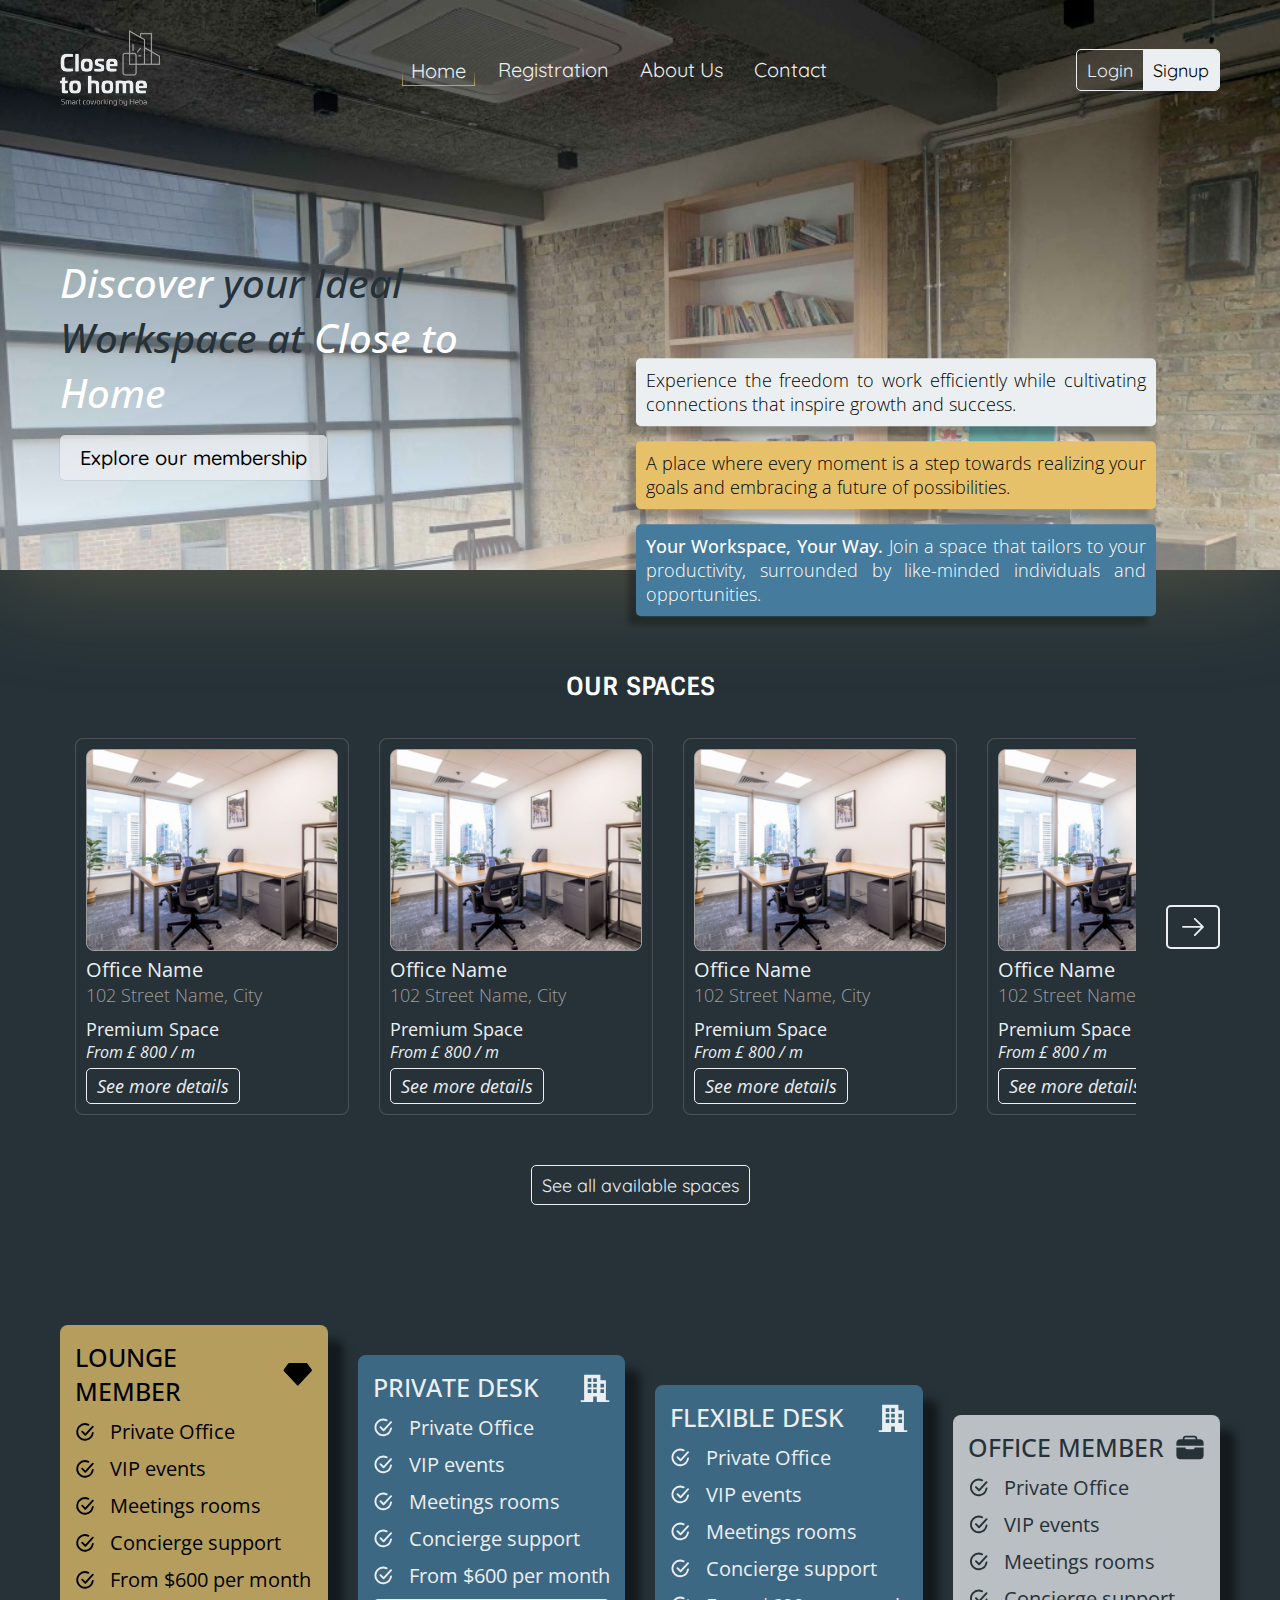
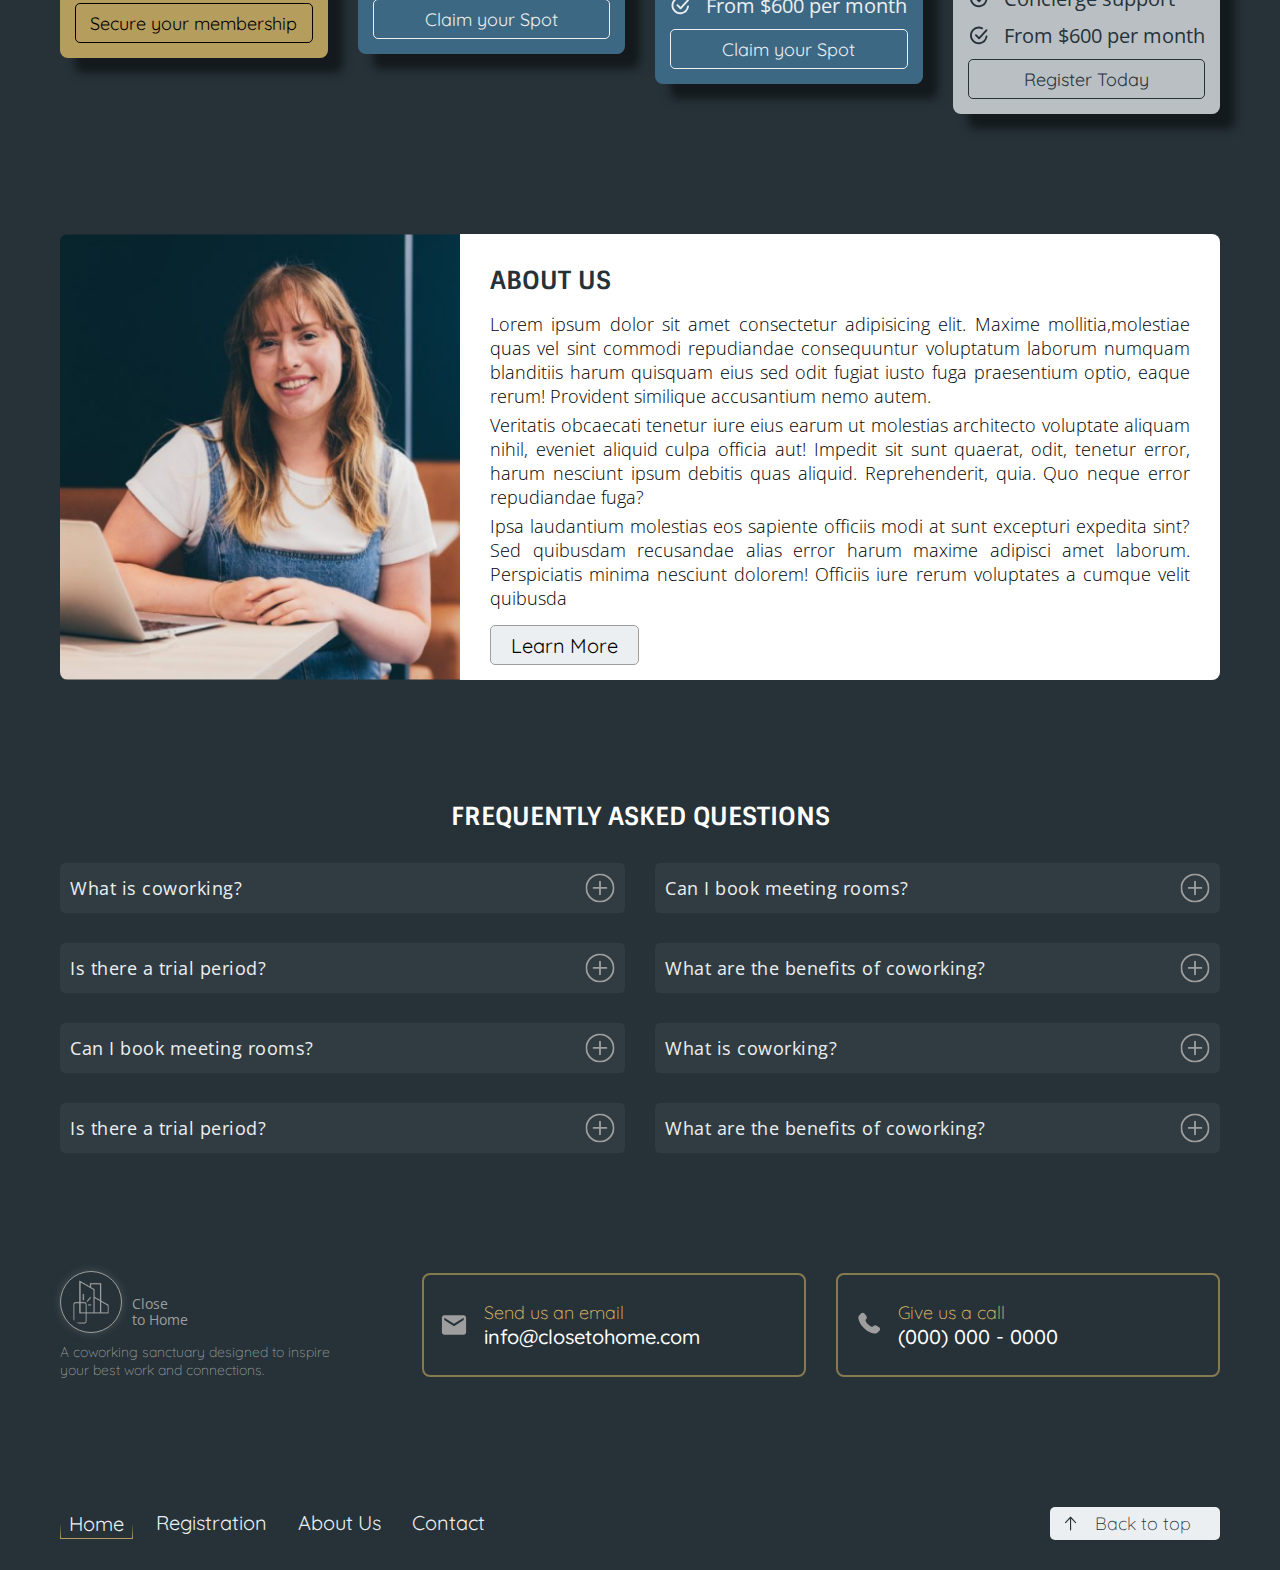
==== commit 77a3de8c: "LoginSignup" ====
--- a/index.html
+++ b/index.html
@@ -33,7 +33,9 @@
       <div class="herotexts">
         <div class="herotext1">
           <h1>Discover <span>your Ideal Workspace at</span> Close to Home</h1>
-          <button>Explore our membership</button>
+          <a href="#memb_section_cont"
+            ><button>Explore our membership</button></a
+          >
         </div>
         <div class="herotext2">
           <div class="text1">
@@ -186,7 +188,7 @@
         </div>
       </section>
 
-      <section class="memb_section_cont">
+      <section class="memb_section_cont" id="memb_section_cont">
         <div class="members_conts">
           <div class="memb_cont" id="memb_cont_0">
             <div class="memb_type_header">
@@ -433,6 +435,8 @@
         </div></a
       >
     </footer>
+
+    <!-- OVERLAYS -->
     <div class="faq_overlay">
       <div class="faq_overlay_ans_cont">
         <div class="quest_cont">
@@ -442,6 +446,63 @@
         <p class="faq_ans_text"></p>
       </div>
     </div>
+    <div class="login_overlay">
+      <div class="login_overlay_cont">
+        <div class="header_cont">
+          <p class="login_title">Login</p>
+          <img src="assets/icons8_cancel.svg" class="close_login_overlay_btn" />
+        </div>
+        <form class="login_overlay_content">
+          <div class="username_cont">
+            <img src="assets/mdi_user.svg" alt="" />
+            <input type="text" name="username" id="" placeholder="Username" />
+          </div>
+          <div class="password_cont">
+            <img src="assets/basil_key-solid.svg" alt="" />
+            <input type="password" name="password" placeholder="Password" />
+          </div>
+          <button class="sumbit_login_btn">Signin</button>
+        </form>
+      </div>
+    </div>
+    <div class="signup_overlay">
+      <div class="signup_overlay_cont">
+        <div class="header_cont">
+          <p class="signup_title">Signup</p>
+          <img
+            src="assets/icons8_cancel.svg"
+            class="close_signup_overlay_btn"
+          />
+        </div>
+        <form class="signup_overlay_content">
+          <div class="username_cont">
+            <img src="assets/mdi_user.svg" alt="" />
+            <input type="text" name="username" id="" placeholder="Username" />
+          </div>
+          <div class="password_cont">
+            <img src="assets/basil_key-solid.svg" alt="" />
+            <input
+              type="password"
+              name="password"
+              id=""
+              placeholder="Password"
+            />
+          </div>
+          <div class="confirm_password_cont">
+            <img src="assets/basil_key-solid.svg" alt="" />
+            <input
+              type="password"
+              name="password"
+              id=""
+              placeholder="Confirm Password"
+            />
+          </div>
+          <button class="sumbit_signup_btn">Create Account</button>
+        </form>
+      </div>
+    </div>
+
+    <script src="script/loginsignup.js"></script>
     <script src="script/home.js"></script>
   </body>
 </html>
--- a/css/global.css
+++ b/css/global.css
@@ -114,6 +114,7 @@
   font-family: "Quicksand";
   border: none;
   background: transparent;
+  cursor: pointer;
 }
 
 nav .signup_btn {
@@ -359,3 +360,119 @@
   font-weight: 300;
   line-height: normal;
 }
+
+.login_overlay,
+.signup_overlay {
+  /* display: flex; */
+  display: none;
+  width: 100vw;
+  height: 100vh;
+  flex-direction: column;
+  justify-content: center;
+  align-items: center;
+  position: fixed;
+  background: rgba(38, 50, 56, 0.98);
+}
+
+.login_overlay .login_overlay_cont,
+.signup_overlay .signup_overlay_cont {
+  display: flex;
+  padding: 15px;
+  flex-direction: column;
+  align-items: flex-start;
+  gap: 30px;
+  border-radius: 5px;
+  background: rgba(255, 255, 255, 0.05);
+  width: 25vw;
+  border: solid #ffffff18 1px;
+}
+
+.login_overlay .login_overlay_cont .header_cont,
+.signup_overlay .signup_overlay_cont .header_cont {
+  display: flex;
+  justify-content: space-between;
+  align-items: center;
+  align-self: stretch;
+}
+
+.login_overlay .header_cont .login_title,
+.signup_overlay .signup_overlay_cont .signup_title {
+  color: #eceff1;
+  font-family: "Sintony";
+  font-size: 35px;
+  font-style: normal;
+  font-weight: 700;
+  line-height: normal;
+}
+
+.login_overlay .login_overlay_cont .close_login_overlay_btn,
+.signup_overlay .signup_overlay_cont .close_signup_overlay_btn {
+  width: 30px;
+  height: 30px;
+  cursor: pointer;
+}
+
+.login_overlay .login_overlay_content,
+.signup_overlay .signup_overlay_content {
+  display: flex;
+  flex-direction: column;
+  align-items: flex-start;
+  gap: 30px;
+  align-self: stretch;
+}
+
+.login_overlay .username_cont,
+.login_overlay .password_cont,
+.signup_overlay .username_cont,
+.signup_overlay .password_cont,
+.signup_overlay .confirm_password_cont {
+  display: flex;
+  padding: 10px 15px;
+  align-items: center;
+  gap: 15px;
+  align-self: stretch;
+  border-radius: 5px;
+  background: #eceff1;
+}
+
+.login_overlay .username_cont img,
+.login_overlay .password_cont img,
+.signup_overlay .username_cont img,
+.signup_overlay .password_cont img,
+.signup_overlay .confirm_password_cont img {
+  width: 30px;
+  height: 30px;
+}
+
+.login_overlay .username_cont input,
+.login_overlay .password_cont input,
+.signup_overlay .username_cont input,
+.signup_overlay .password_cont input,
+.signup_overlay .confirm_password_cont input {
+  flex: 1 0 0;
+  background: transparent;
+  color: #263238;
+  font-family: "Open Sans";
+  font-size: 20px;
+  font-style: normal;
+  font-weight: 400;
+  line-height: normal;
+}
+
+.login_overlay .login_overlay_content .sumbit_login_btn,
+.signup_overlay .signup_overlay_content .sumbit_signup_btn {
+  display: flex;
+  padding: 10px 15px;
+  justify-content: center;
+  align-items: center;
+  align-self: stretch;
+  border-radius: 5px;
+  background: #9e9e9e80;
+  color: #eceff1;
+  font-family: "Quicksand";
+  font-size: 25px;
+  font-style: normal;
+  font-weight: 400;
+  line-height: normal;
+  cursor: pointer;
+}
--- a/css/home.css
+++ b/css/home.css
@@ -165,11 +165,9 @@
   align-items: flex-start;
   gap: 5px;
   border-radius: 8px;
-  border: 1px solid #9e9e9e1a;
+  border: 1px solid #9e9e9e4d;
   background: #263238;
   margin: 15px 0px;
-  box-shadow: 0px 0px 10px 0px #00000080;
-  /* box-shadow: 0px 0px 100px 0px #00000040 inset; */
 }
 
 .space_cont .space_details {
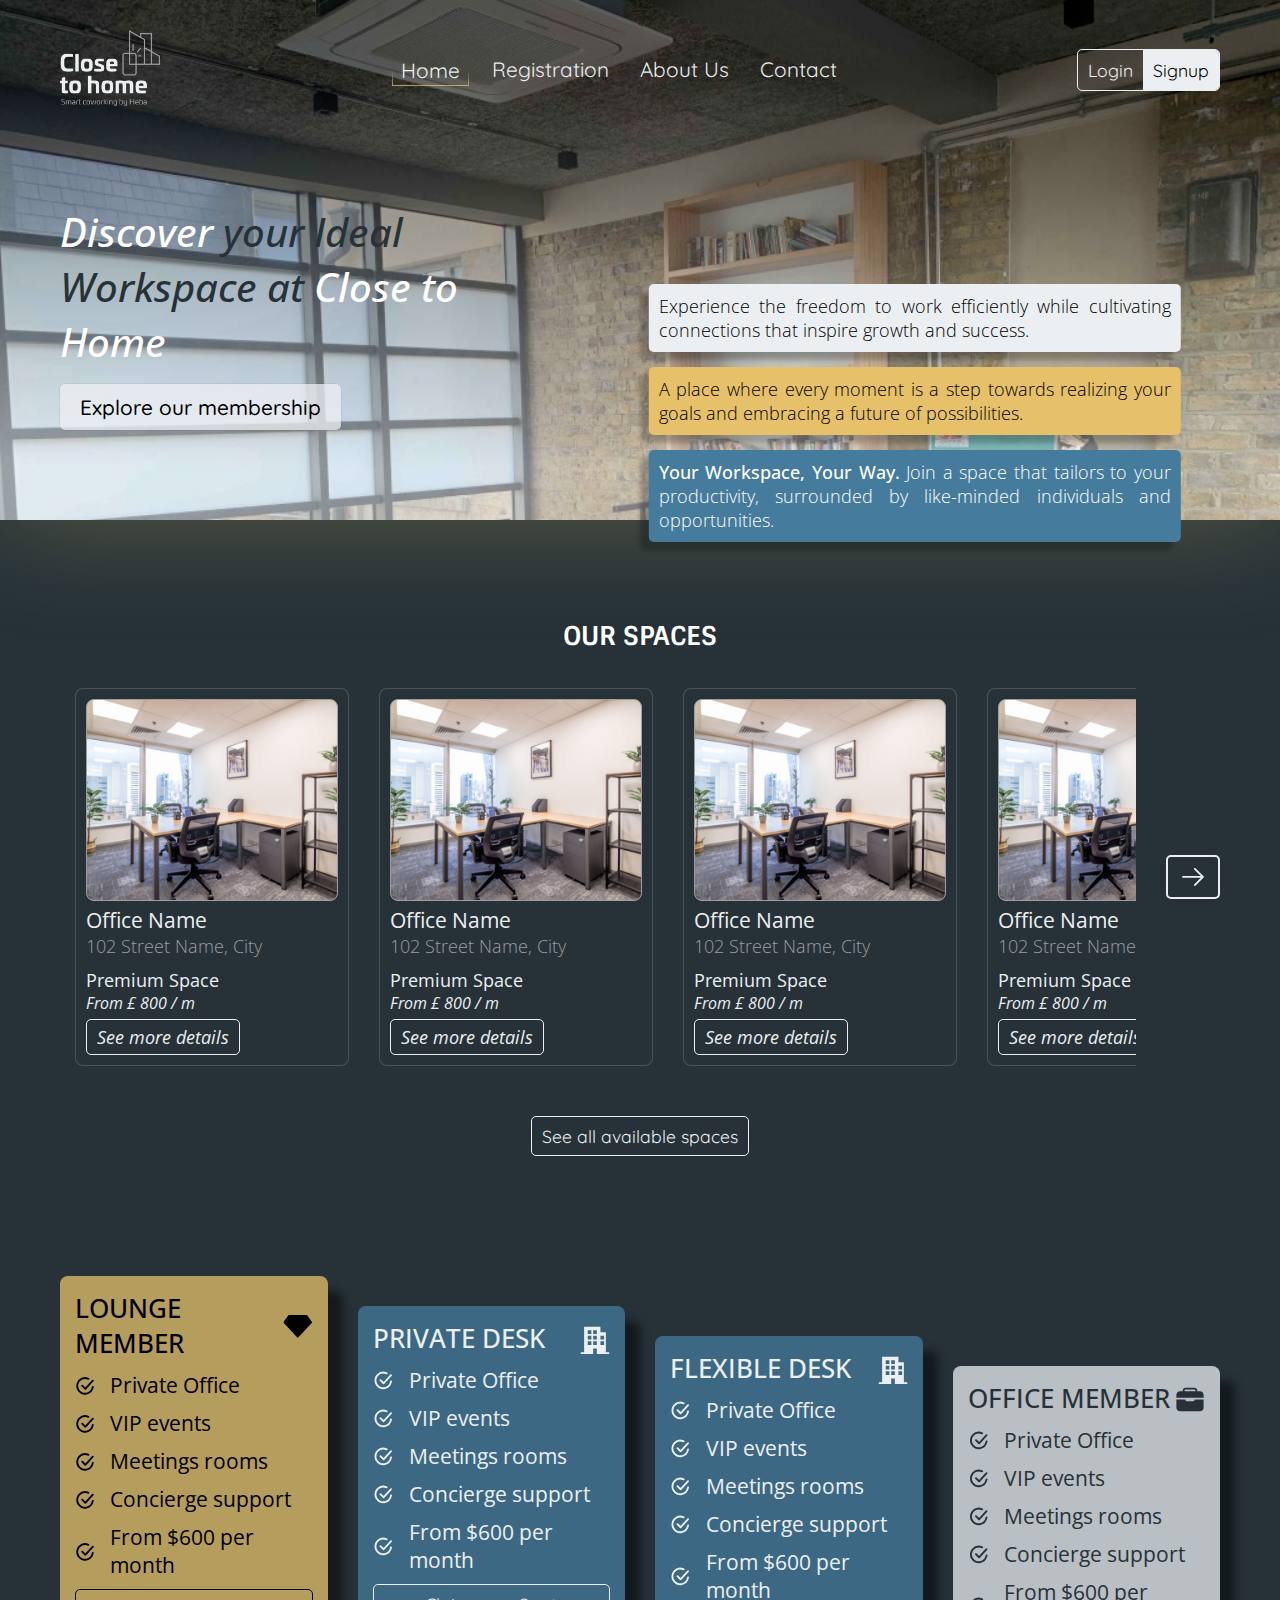
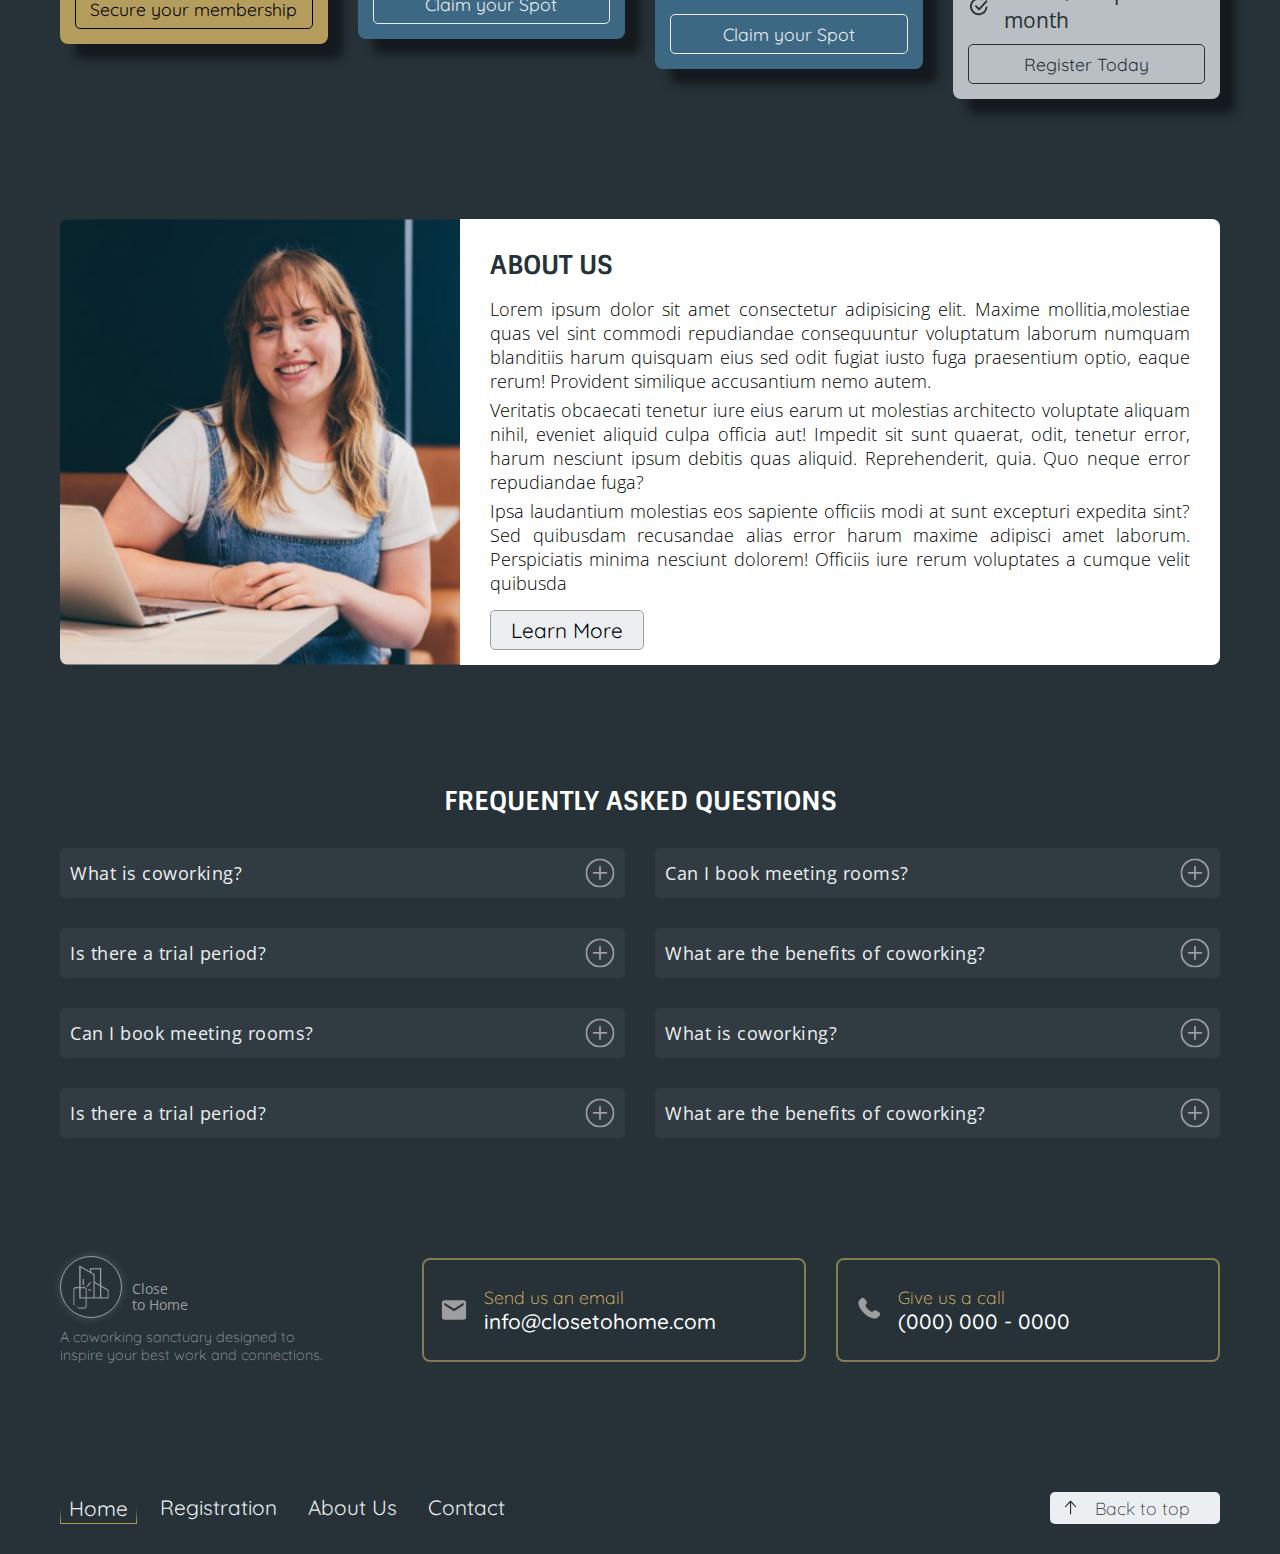
==== commit e32a514e: "menu_responsiveness" ====
--- a/index.html
+++ b/index.html
@@ -16,17 +16,23 @@
           <img src="assets/cth_logo.png" alt="" class="logo_img" />
         </div>
 
-        <ul>
+        <!-- Navigation Links (Initially Hidden on Mobile) -->
+        <ul class="nav_links">
           <li><a href="index.html">Home</a></li>
           <li><a href="reg.html">Registration</a></li>
           <li><a href="about.html">About Us</a></li>
           <li><a href="contact.html">Contact</a></li>
+          <img src="assets/icons8_cancel.svg" class="hide_menu_btn" />
         </ul>
 
+        <!-- Login and Signup Buttons -->
         <div class="login_signup">
           <button class="login_btn">Login</button>
           <button class="signup_btn">Signup</button>
         </div>
+
+        <!-- Mobile Menu Toggle Button -->
+        <img src="assets/streamline-menu-circle.svg" class="show_menu_btn" />
       </nav>
 
       <!-- Hero Section -->
@@ -502,6 +508,7 @@
       </div>
     </div>
 
+    <script src="script/nav.js"></script>
     <script src="script/loginsignup.js"></script>
     <script src="script/home.js"></script>
   </body>
--- a/css/global.css
+++ b/css/global.css
@@ -34,12 +34,14 @@
 
 html {
   scroll-behavior: smooth;
+  font-size: 16px;
 }
 
 body {
   display: flex;
   flex-direction: column;
   align-items: flex-start;
+  width: calc(100vw - 120px);
   overflow-x: hidden;
   background-color: #263238;
   padding: 30px 60px 30px 60px;
@@ -53,6 +55,8 @@
   justify-content: space-between;
   align-items: flex-start;
   align-self: stretch;
+  width: 100%;
+  overflow-x: hidden;
 }
 
 nav {
@@ -79,6 +83,7 @@
 
 nav ul li {
   display: flex;
+  height: fit-content;
   padding: 2px 8px;
   align-items: flex-start;
   position: relative;
@@ -87,9 +92,10 @@
 nav ul a {
   text-decoration: none;
   font-family: "Quicksand";
-  font-size: 20px;
+  font-size: 1.3rem;
   font-style: normal;
   font-weight: 400;
+  width: max-content;
   line-height: normal;
   color: #eceff1;
 }
@@ -109,7 +115,7 @@
   padding: 2px 10px;
   color: #eceff1;
   height: 40px;
-  font-size: 18px;
+  font-size: 1.1rem;
   font-weight: 400;
   font-family: "Quicksand";
   border: none;
@@ -122,6 +128,21 @@
   color: #000000;
 }
 
+nav .show_menu_btn {
+  display: none;
+  cursor: pointer;
+}
+
+nav .nav_links .hide_menu_btn {
+  width: 30px;
+  height: 30px;
+  position: absolute;
+  right: 15px;
+  top: 60px;
+  cursor: pointer;
+  display: none;
+}
+
 /* MAIN */
 .main_section {
   align-self: stretch;
@@ -134,6 +155,7 @@
 /* MEMBERSHIP */
 .members_conts {
   display: flex;
+  flex-wrap: wrap;
   justify-content: center;
   align-items: flex-start;
   gap: 30px;
@@ -147,6 +169,7 @@
   align-items: center;
   align-self: stretch;
   width: 100%;
+  max-width: 50%;
   height: fit-content;
   min-height: 150px;
   min-width: 220px;
@@ -181,7 +204,7 @@
 
 .memb_cont .memb_type_header p {
   font-family: "Open Sans";
-  font-size: 25px;
+  font-size: 1.6rem;
   font-style: normal;
   font-weight: 500;
   line-height: normal;
@@ -214,7 +237,7 @@
 
 .memb_cont .memb_type_benefit p {
   font-family: "Open Sans";
-  font-size: 20px;
+  font-size: 1.3rem;
   font-style: normal;
   font-weight: 400;
   line-height: normal;
@@ -223,6 +246,7 @@
 /* CONTACT */
 .contact_section_cont {
   display: flex;
+  gap: 30px;
   justify-content: space-between;
   align-items: center;
   align-self: stretch;
@@ -261,7 +285,7 @@
   flex-shrink: 0;
   color: #9e9e9e;
   font-family: "Open Sans";
-  font-size: 14px;
+  font-size: 0.9rem;
   font-style: normal;
   font-weight: 400;
   line-height: 16px;
@@ -271,7 +295,7 @@
   width: 275px;
   color: #9e9e9e;
   font-family: "Quicksand";
-  font-size: 14px;
+  font-size: 0.9rem;
   font-style: normal;
   font-weight: 300;
   line-height: normal;
@@ -280,6 +304,7 @@
 .contact_section_cont .contact_cont {
   display: flex;
   align-items: center;
+  max-width: calc(100% - 275px);
   gap: 30px;
 }
 
@@ -312,7 +337,7 @@
 .contact_details_cont .contact_texts .text_prompt {
   color: #e6c169;
   font-family: "Quicksand";
-  font-size: 18px;
+  font-size: 1.1rem;
   font-style: normal;
   font-weight: 300;
   line-height: normal;
@@ -321,7 +346,7 @@
 .contact_details_cont .contact_texts .text_value {
   color: #fff;
   font-family: "Quicksand";
-  font-size: 20px;
+  font-size: 1.3rem;
   font-style: normal;
   font-weight: 500;
   line-height: normal;
@@ -330,6 +355,7 @@
 /* FOOTER */
 .footer {
   display: flex;
+  overflow: hidden;
   justify-content: space-between;
   align-items: center;
   align-self: stretch;
@@ -355,7 +381,7 @@
 .back_to_top_cont .back_to_top_text {
   color: #263238;
   font-family: "Quicksand";
-  font-size: 18px;
+  font-size: 1.1rem;
   font-style: normal;
   font-weight: 300;
   line-height: normal;
@@ -384,6 +410,7 @@
   border-radius: 5px;
   background: rgba(255, 255, 255, 0.05);
   width: 25vw;
+  min-width: 300px;
   border: solid #ffffff18 1px;
 }
 
@@ -399,7 +426,7 @@
 .signup_overlay .signup_overlay_cont .signup_title {
   color: #eceff1;
   font-family: "Sintony";
-  font-size: 35px;
+  font-size: 1.6rem;
   font-style: normal;
   font-weight: 700;
   line-height: normal;
@@ -453,7 +480,7 @@
   background: transparent;
   color: #263238;
   font-family: "Open Sans";
-  font-size: 20px;
+  font-size: 1.3rem;
   font-style: normal;
   font-weight: 400;
   line-height: normal;
@@ -470,9 +497,94 @@
   background: #9e9e9e80;
   color: #eceff1;
   font-family: "Quicksand";
-  font-size: 25px;
+  font-size: 1.6rem;
   font-style: normal;
   font-weight: 400;
   line-height: normal;
   cursor: pointer;
 }
+
+@media (max-width: 1100px) {
+  html {
+    font-size: 14.5px;
+  }
+
+  .contact_section_cont {
+    flex-direction: column;
+  }
+
+  .contact_section_cont .contact_cont {
+    width: 100%;
+    max-width: 100%;
+  }
+
+  .contact_section_cont .logo_name_tag {
+    display: none;
+  }
+
+  .contact_details_cont {
+    width: 100%;
+    max-width: 100%;
+  }
+}
+
+@media (max-width: 768px) {
+  /* Your tablet styles here */
+  html {
+    font-size: 13px;
+  }
+
+  body {
+    padding: 15px 30px;
+    width: calc(100vw - 60px);
+  }
+
+  nav .show_menu_btn {
+    display: block;
+  }
+
+  nav .nav_links {
+    /* display: none; */
+    position: fixed;
+    right: 0px;
+    top: 0px;
+    background-color: #263238;
+    flex-direction: column;
+    height: 100vh;
+    justify-content: flex-start;
+    padding: 60px 15px 15px 15px;
+    z-index: 999;
+    width: 150px;
+    transform: translateX(100%);
+  }
+
+  nav .nav_links.active {
+    transform: translateX(0%);
+  }
+
+  nav ul li {
+    width: fit-content;
+  }
+
+  nav .nav_links .hide_menu_btn {
+    display: block;
+  }
+
+  .contact_section_cont .contact_cont {
+    flex-wrap: wrap;
+  }
+
+  .footer {
+    justify-content: center;
+  }
+  .footer nav {
+    display: none;
+  }
+}
+
+@media (max-width: 414px) {
+  /* Your smartphone styles here */
+  .memb_cont {
+    max-width: 100%;
+  }
+}
--- a/css/home.css
+++ b/css/home.css
@@ -1,12 +1,14 @@
 body {
   padding: 0px;
   gap: 100px;
+  width: 100vw;
 }
 
 header {
   flex-direction: column;
   padding: 30px 60px 90px 60px;
-  min-height: 50vh;
+  width: calc(100% - 120px);
+  min-height: 400px;
   gap: 60px;
   background: linear-gradient(180deg, #00000080 15%, #ffffff80 90%),
     url(../assets/hero_bg.png), #d3d3d3 0px 0px / 100% 100% no-repeat;
@@ -35,7 +37,7 @@
 .herotexts .herotext1 h1 {
   color: #fff;
   font-family: "Open Sans";
-  font-size: 40px;
+  font-size: 2.5rem;
   font-style: italic;
   font-weight: 500;
   line-height: normal;
@@ -43,6 +45,12 @@
 
 .herotexts .herotext1 h1 span {
   color: #263238;
+}
+
+
+
+.herotexts .herotext1 a {
+  width: fit-content;
 }
 
 .herotexts .herotext1 button {
@@ -53,7 +61,7 @@
   color: #000;
   font-family: "Quicksand";
   font-weight: 500;
-  font-size: 20px;
+  font-size: 1.3rem;
   width: fit-content;
   height: fit-content;
   border-radius: 5px;
@@ -63,14 +71,14 @@
 }
 
 .herotexts .herotext2 {
-  width: 500px;
+  width: 40%;
   gap: 15px;
   color: white;
   height: fit-content;
   display: flex;
   flex-direction: column;
   position: absolute;
-  transform: translate(45vw, 40%);
+  transform: translate(115%, 80px);
 }
 
 .herotexts .herotext2 .text1,
@@ -84,7 +92,7 @@
   width: 100%;
   height: fit-content;
   padding: 10px;
-  font-size: 18px;
+  font-size: 1.1rem;
   font-family: "Open Sans";
   font-weight: 300;
   text-align: justify;
@@ -126,7 +134,7 @@
   color: #fff;
   text-align: center;
   font-family: "Sintony";
-  font-size: 25px;
+  font-size: 1.6rem;
   font-style: normal;
   font-weight: 700;
   line-height: normal;
@@ -203,11 +211,11 @@
   font-family: "Open Sans";
   font-weight: 400;
   line-height: normal;
-  font-size: 18px;
+  font-size: 1.1rem;
   color: #eceff1;
 }
 .space_cont .space_name {
-  font-size: 20px;
+  font-size: 1.3rem;
 }
 
 .space_cont .space_address {
@@ -221,7 +229,7 @@
 }
 
 .space_cont .space_price {
-  font-size: 16px;
+  font-size: 1rem;
   font-style: italic;
 }
 
@@ -245,7 +253,7 @@
   color: #eceff1;
   text-align: center;
   font-family: "Open Sans";
-  font-size: 18px;
+  font-size: 1.1rem;
   font-style: italic;
   font-weight: 400;
   line-height: normal;
@@ -283,7 +291,7 @@
   align-self: center;
   cursor: pointer;
   font-family: "Quicksand";
-  font-size: 18px;
+  font-size: 1.1rem;
   font-style: normal;
   font-weight: 400;
   line-height: normal;
@@ -328,7 +336,7 @@
   background: transparent;
   align-self: stretch;
   font-family: "Quicksand";
-  font-size: 18px;
+  font-size: 1.1rem;
   font-style: normal;
   font-weight: 400;
   line-height: normal;
@@ -386,7 +394,7 @@
   align-self: stretch;
   color: #263238;
   font-family: "Sintony";
-  font-size: 25px;
+  font-size: 1.6rem;
   font-style: normal;
   font-weight: 700;
   line-height: normal;
@@ -407,7 +415,7 @@
   color: #000;
   text-align: justify;
   font-family: "Open Sans";
-  font-size: 18px;
+  font-size: 1.1rem;
   font-style: normal;
   font-weight: 300;
   line-height: normal;
@@ -426,7 +434,7 @@
   background: #eceff1;
   color: #000;
   font-family: "Quicksand";
-  font-size: 20px;
+  font-size: 1.3rem;
   font-style: normal;
   font-weight: 400;
   line-height: normal;
@@ -446,8 +454,8 @@
   align-self: stretch;
   color: #fff;
   text-align: center;
-  font-family: Sintony;
-  font-size: 25px;
+  font-family: 'Sintony';
+  font-size: 1.6rem;
   font-style: normal;
   font-weight: 700;
   line-height: normal;
@@ -478,7 +486,7 @@
   flex: 1 0 0;
   color: #eceff1;
   font-family: "Open Sans";
-  font-size: 18px;
+  font-size: 1.1rem;
   font-style: normal;
   font-weight: 400;
   letter-spacing: 0.5px;
@@ -526,7 +534,7 @@
   flex: 1 0 0;
   color: #eceff1;
   font-family: "Open Sans";
-  font-size: 18px;
+  font-size: 1.1rem;
   font-style: normal;
   font-weight: 400;
   line-height: normal;
@@ -543,7 +551,7 @@
   opacity: 75%;
   text-align: justify;
   font-family: "Open Sans";
-  font-size: 18px;
+  font-size: 1.1rem;
   font-style: normal;
   font-weight: 300;
   line-height: normal;
@@ -553,3 +561,80 @@
 .footer {
   padding: 0px 60px 30px 60px;
 }
+
+
+@media (max-width: 768px) {
+  /* Your tablet styles here */
+  .main_section {
+    padding: 0px 30px 15px 30px;
+  }
+
+  .faq_section_cont .faq_section_content {
+    flex-direction: column;
+    width: 100%;
+  }
+
+  .faq_section_cont .faq_section_content .quest_cont {
+    width: calc(100% - 70px);
+    align-self: center;
+  }
+
+  .herotexts {
+    flex-direction: column;
+    gap: 60px;
+  }
+
+  
+  .herotexts .herotext1, 
+  .herotexts .herotext2 {
+    width: 100%;
+  }
+
+  .herotexts .herotext1 h1 {
+    text-align: center;
+  }
+
+  .herotexts .herotext1 h1 span {
+    filter: drop-shadow(0px 0px 10px #ffffff80);
+  }
+
+  .herotexts .herotext1 a {
+    align-self: center;
+  }
+
+  .herotexts .herotext2 {
+    position: static;
+    transform: translate(0%, 0%);
+  }
+
+  #memb_cont_1,
+  #memb_cont_2,
+  #memb_cont_3,
+  #memb_cont_4 {
+    margin-top: 0px;
+  }
+}
+
+@media (max-width: 414px) {
+  /* Your smartphone styles here */
+  
+}
+
+/* CUSTOM MEDIA QUERIES */
+@media (max-width: 1100px) {
+  .about_section_cont .about_section_img {
+    display: none;
+  }
+
+  .about_section_cont .about_section_content {
+    border-radius: 8px;
+  }
+
+  .about_section_cont .about_section_content .section_title {
+    text-align: center;
+  }
+
+  .about_section_cont .about_section_content .about_more_btn {
+    align-self: center;
+  }
+}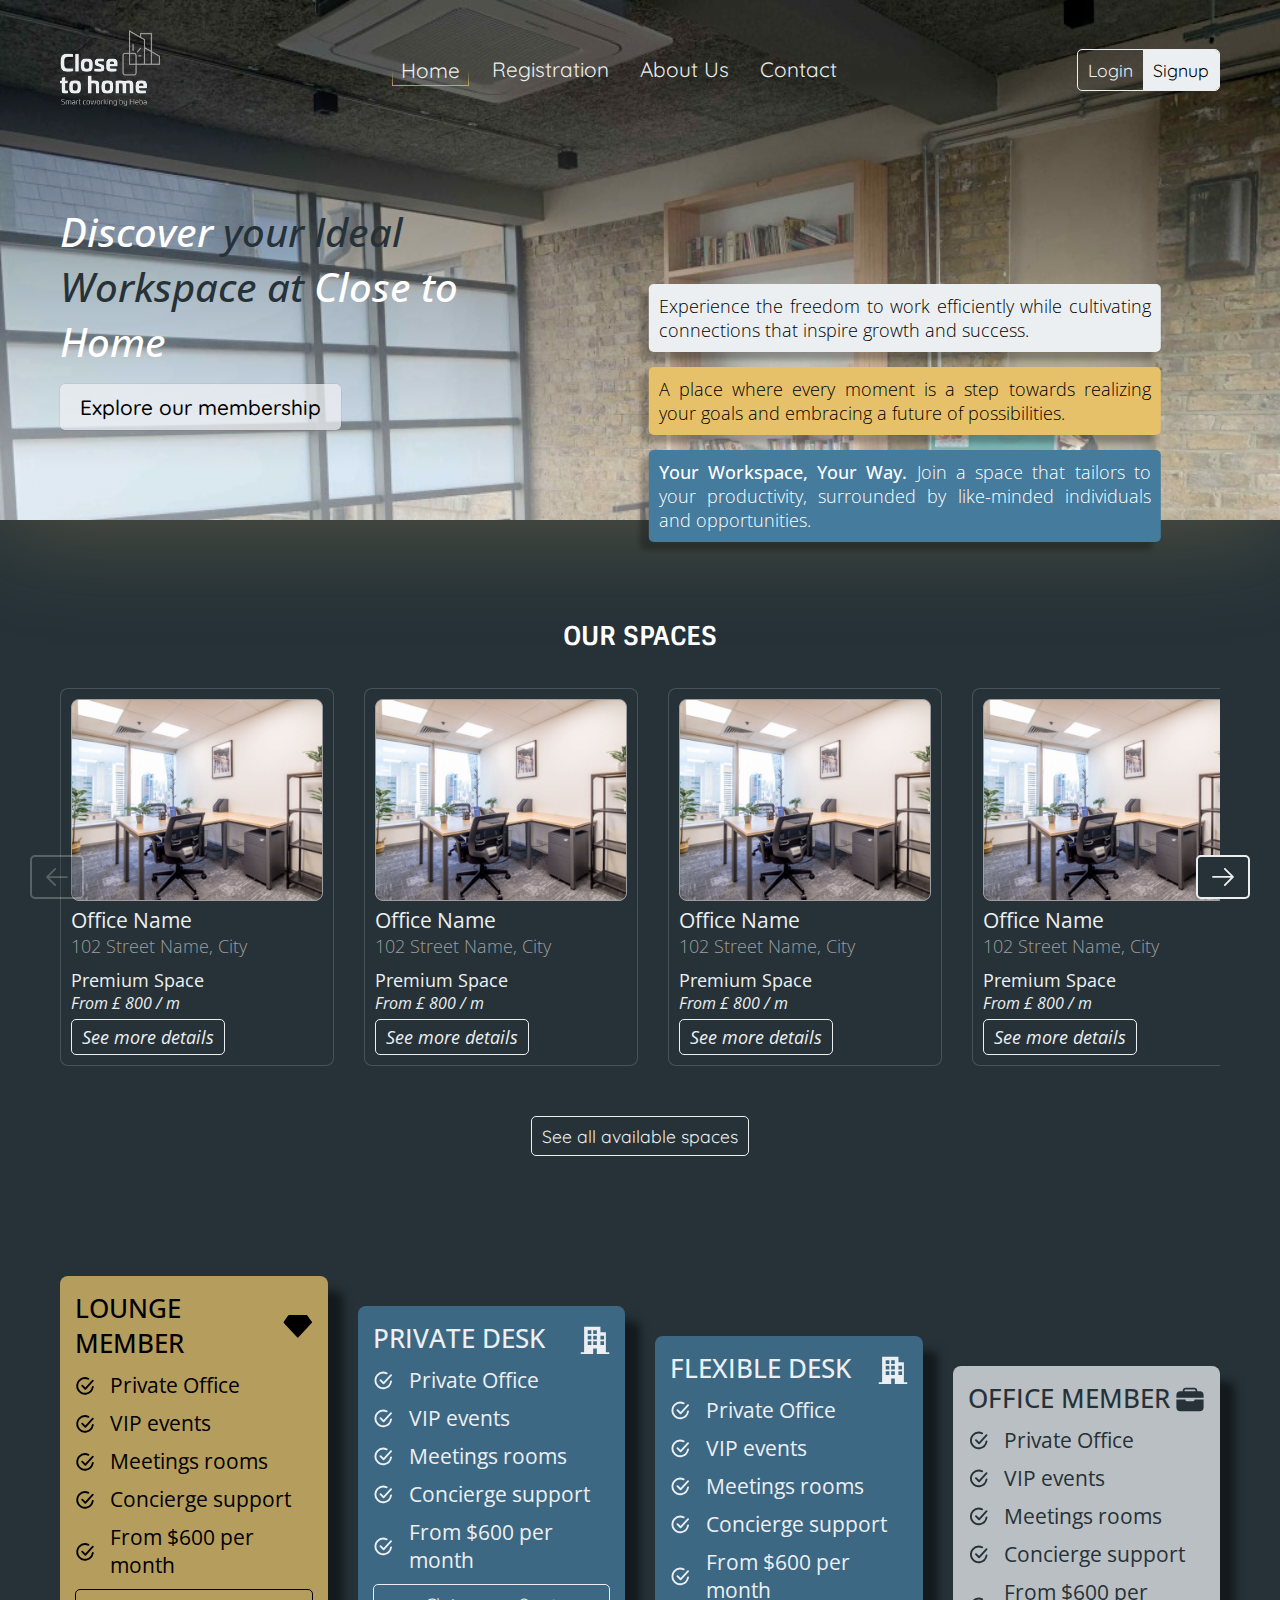
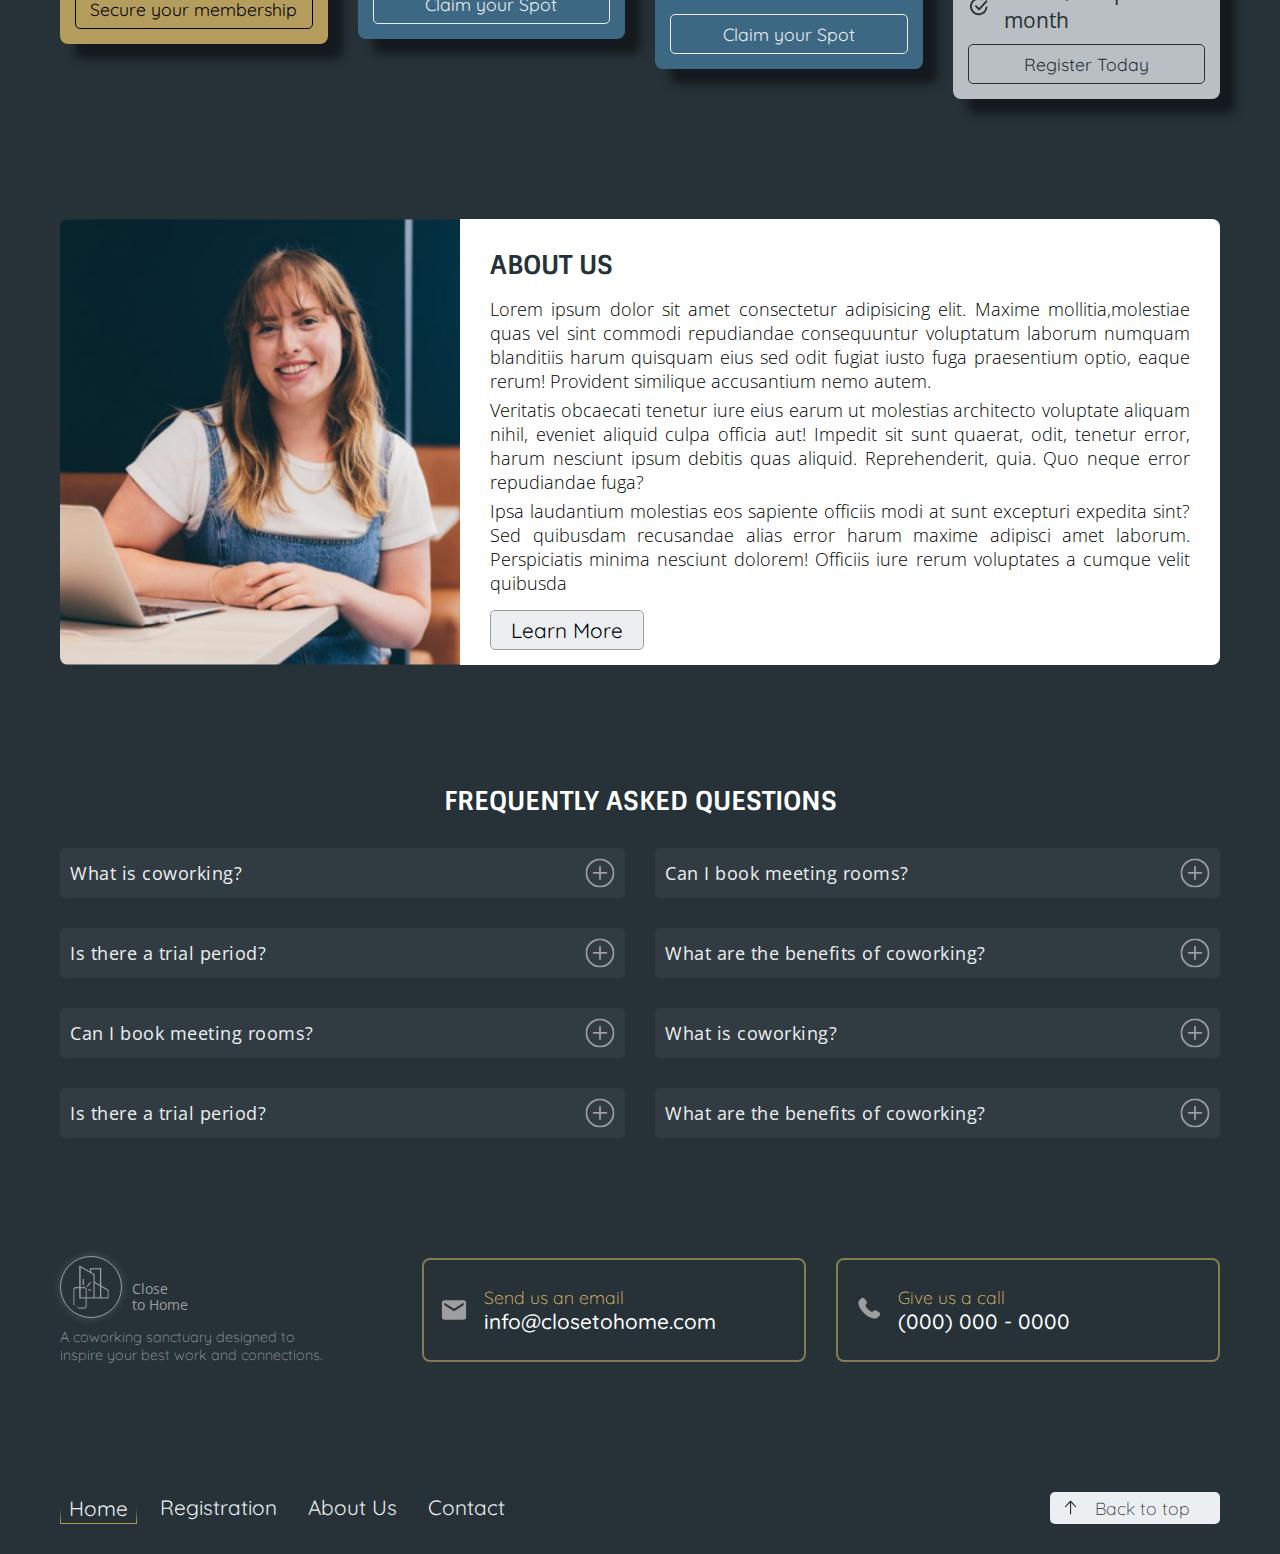
==== commit 0c7f2d3a: "solve_spaces" ====
--- a/index.html
+++ b/index.html
@@ -185,8 +185,12 @@
                 <button class="space_more_btn">See more details</button>
               </div>
             </div>
+
             <!-- Spaces Nav -->
-            <div class="spaces_nav">
+            <div class="spaces_nav right_spaces_nav">
+              <img src="assets/arrow-right.svg" alt="" />
+            </div>
+            <div class="spaces_nav left_spaces_nav">
               <img src="assets/arrow-right.svg" alt="" />
             </div>
           </div>
@@ -344,7 +348,9 @@
               dolorem! Officiis iure rerum voluptates a cumque velit quibusda
             </p>
           </div>
-          <button class="about_more_btn">Learn More</button>
+          <a href="./about.html"
+            ><button class="about_more_btn">Learn More</button></a
+          >
         </div>
       </section>
 
--- a/css/global.css
+++ b/css/global.css
@@ -389,7 +389,6 @@
 
 .login_overlay,
 .signup_overlay {
-  /* display: flex; */
   display: none;
   width: 100vw;
   height: 100vh;
@@ -397,6 +396,7 @@
   justify-content: center;
   align-items: center;
   position: fixed;
+  align-self: center;
   background: rgba(38, 50, 56, 0.98);
 }
 
--- a/css/home.css
+++ b/css/home.css
@@ -47,8 +47,6 @@
   color: #263238;
 }
 
-
-
 .herotexts .herotext1 a {
   width: fit-content;
 }
@@ -89,7 +87,7 @@
   align-items: center;
   gap: 10px;
   align-self: stretch;
-  width: 100%;
+  width: calc(100% - 20px);
   height: fit-content;
   padding: 10px;
   font-size: 1.1rem;
@@ -158,10 +156,9 @@
 
 .spaces_section_cont .spaces_content .spaces {
   display: flex;
-  width: calc(100% - 84px);
+  width: 100%;
   justify-content: flex-start;
-  align-items: center;
-  padding-left: 15px;
+  align-items: stretch;
   overflow-x: hidden;
   gap: 30px;
 }
@@ -262,6 +259,8 @@
 
 .spaces_section_cont .spaces_content .spaces_nav {
   display: flex;
+  position: absolute;
+  transform: translateX(-100%);
   justify-content: flex-end;
   cursor: pointer;
   align-items: center;
@@ -272,6 +271,16 @@
   background: #263238;
 }
 
+.spaces_section_cont .spaces_content .spaces_nav.right_spaces_nav {
+  right: 30px;
+  transform: rotate(0deg);
+}
+
+.spaces_section_cont .spaces_content .spaces_nav.left_spaces_nav {
+  left: 30px;
+  transform: rotate(180deg);
+  opacity: 25%;
+}
 .spaces_section_cont .spaces_content .spaces_nav img {
   width: 30px;
   height: 30px;
@@ -441,6 +450,10 @@
   cursor: pointer;
 }
 
+.about_section_cont .about_section_content a {
+  width: fit-content;
+}
+
 .faq_section_cont {
   display: flex;
   flex-direction: column;
@@ -454,7 +467,7 @@
   align-self: stretch;
   color: #fff;
   text-align: center;
-  font-family: 'Sintony';
+  font-family: "Sintony";
   font-size: 1.6rem;
   font-style: normal;
   font-weight: 700;
@@ -562,9 +575,13 @@
   padding: 0px 60px 30px 60px;
 }
 
-
 @media (max-width: 768px) {
   /* Your tablet styles here */
+
+  header {
+    padding: 15px 30px 45px 30px;
+    width: calc(100% - 60px);
+  }
   .main_section {
     padding: 0px 30px 15px 30px;
   }
@@ -584,8 +601,7 @@
     gap: 60px;
   }
 
-  
-  .herotexts .herotext1, 
+  .herotexts .herotext1,
   .herotexts .herotext2 {
     width: 100%;
   }
@@ -617,7 +633,6 @@
 
 @media (max-width: 414px) {
   /* Your smartphone styles here */
-  
 }
 
 /* CUSTOM MEDIA QUERIES */
@@ -634,7 +649,8 @@
     text-align: center;
   }
 
-  .about_section_cont .about_section_content .about_more_btn {
+  .about_section_cont .about_section_content .about_more_btn,
+  .about_section_cont .about_section_content a {
     align-self: center;
   }
-}+}
